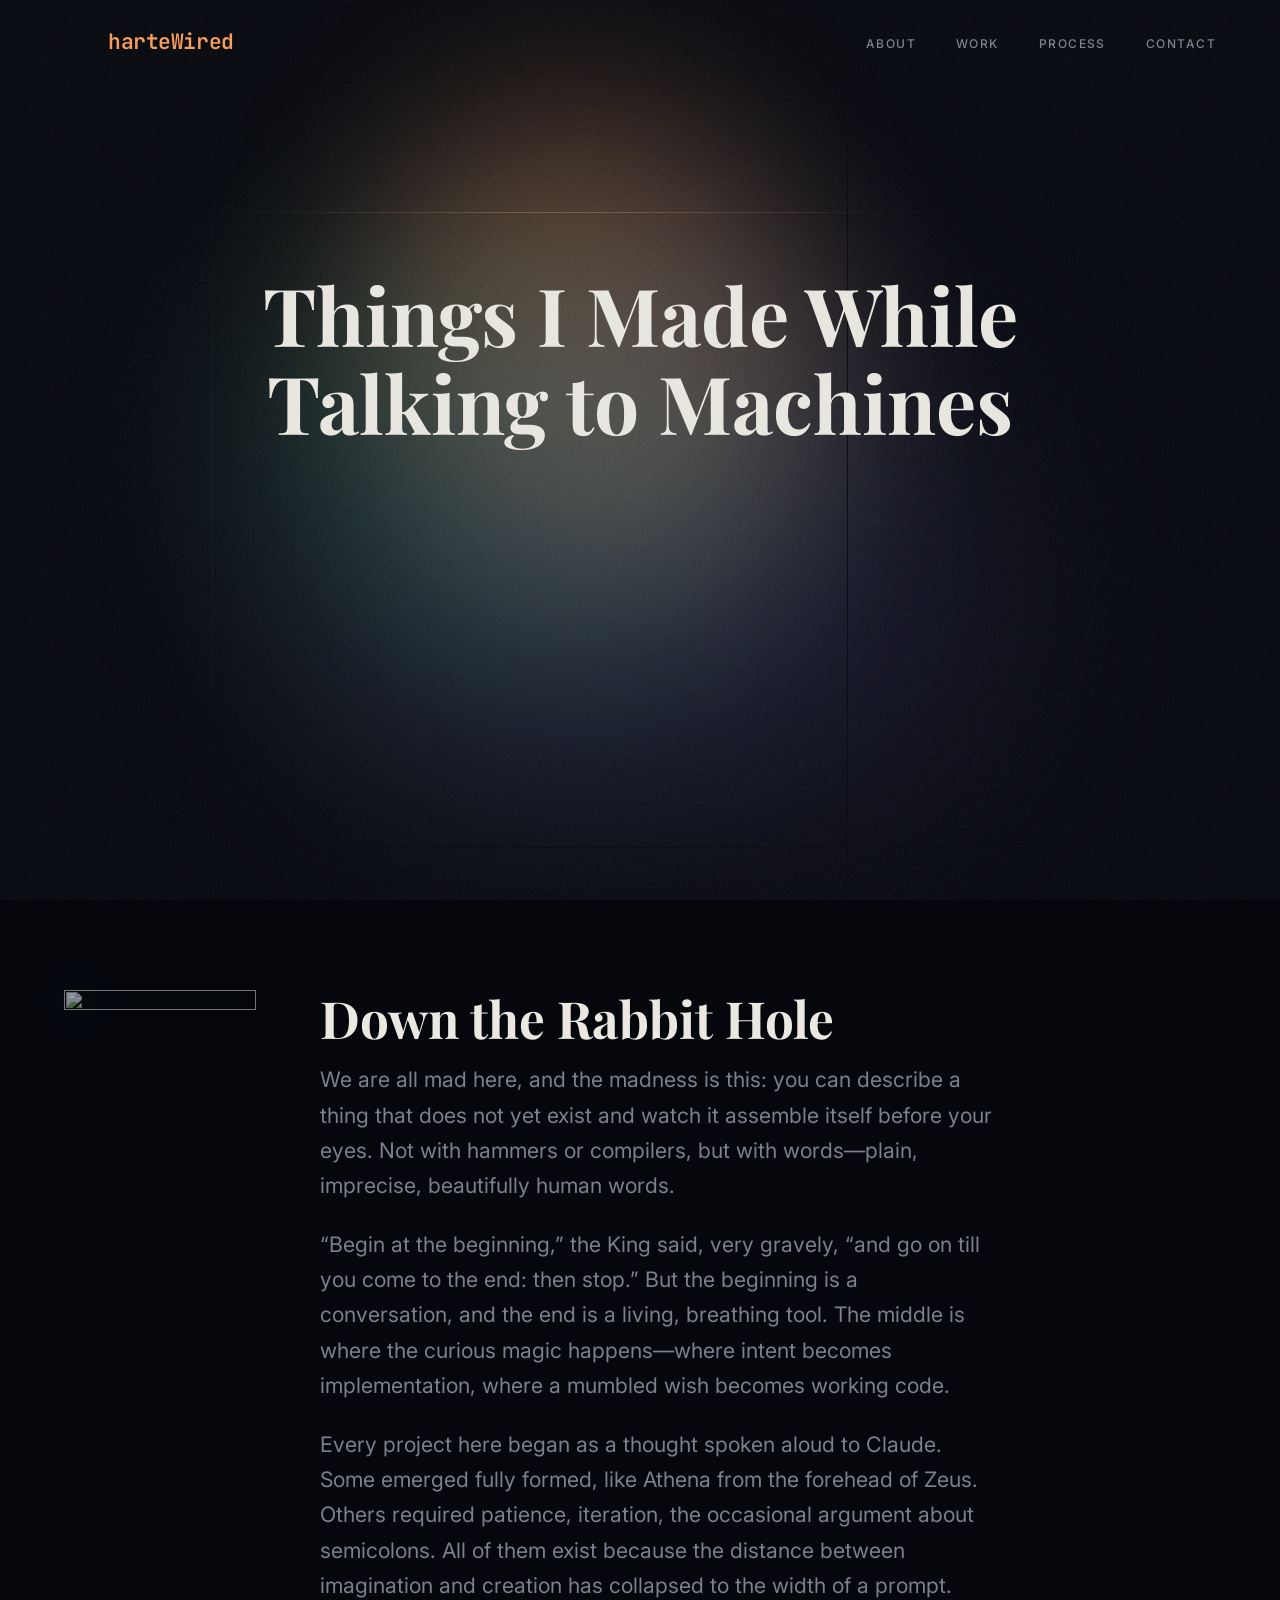
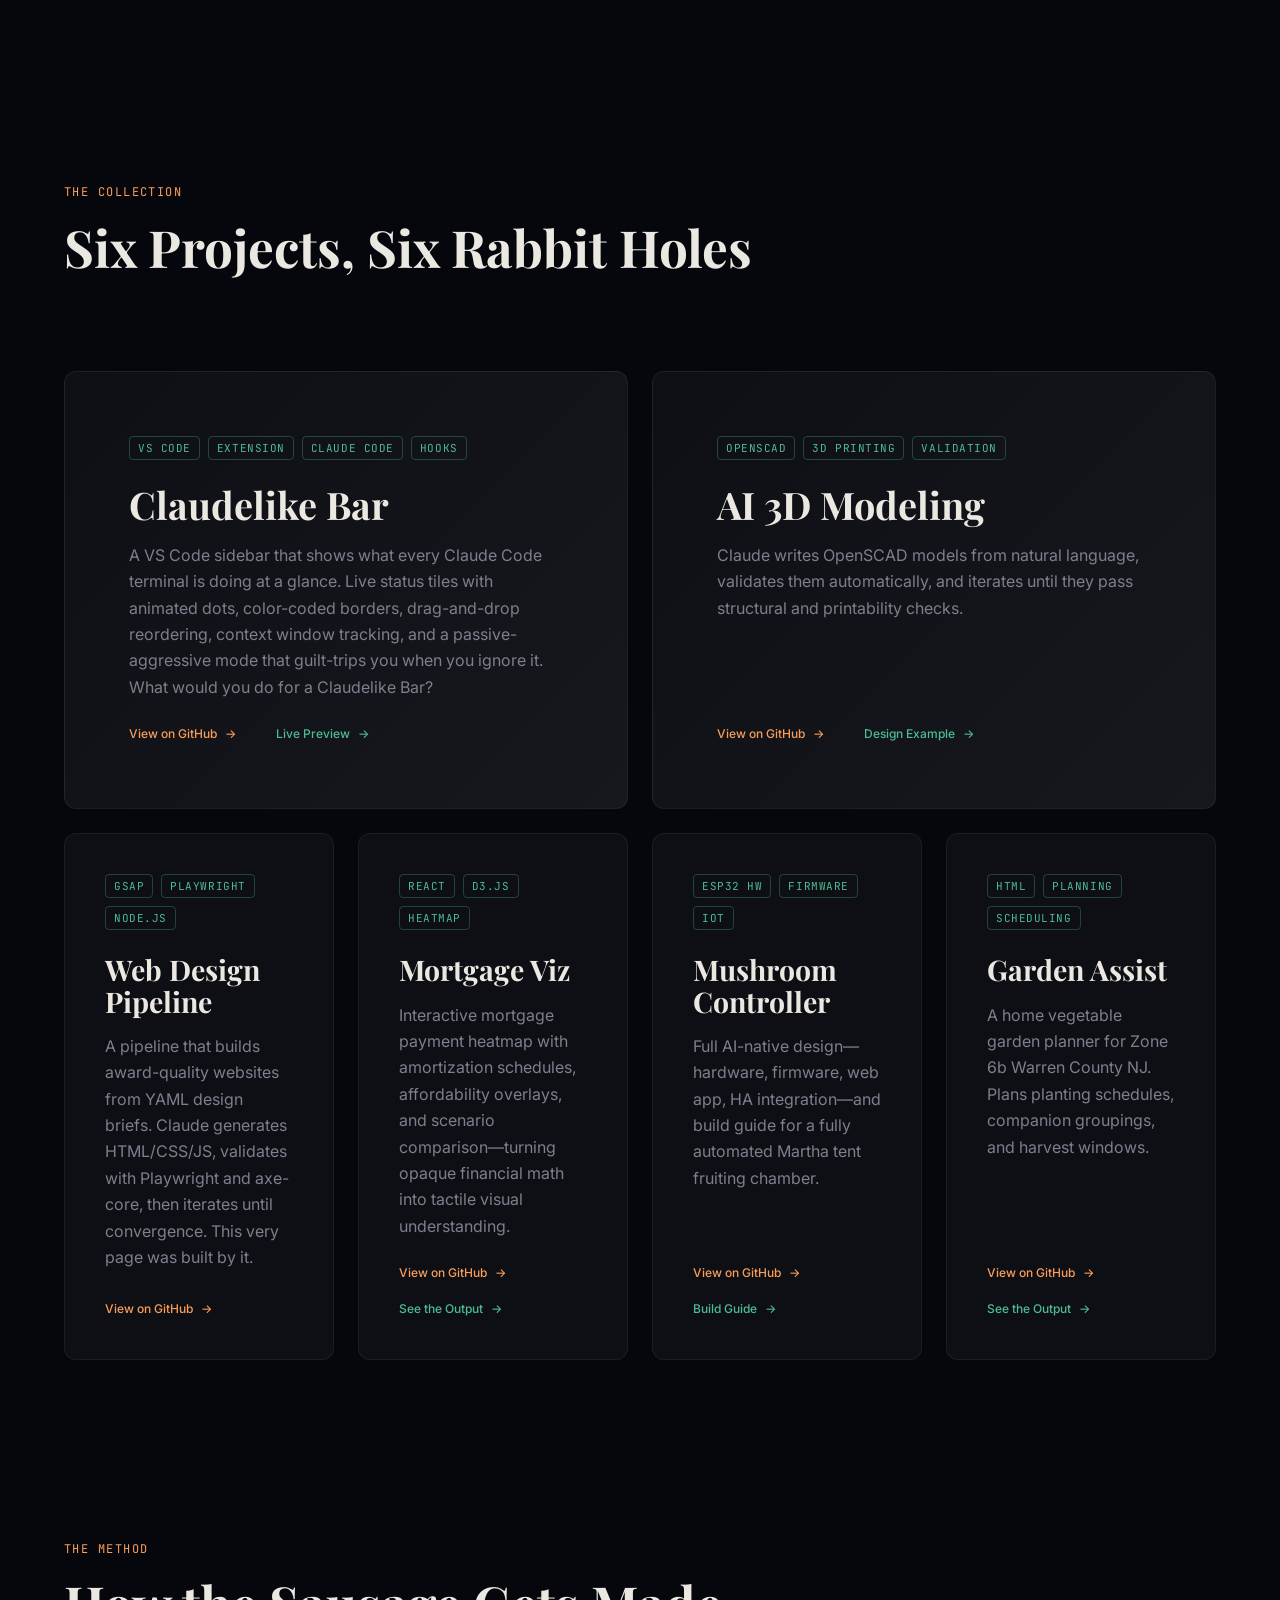
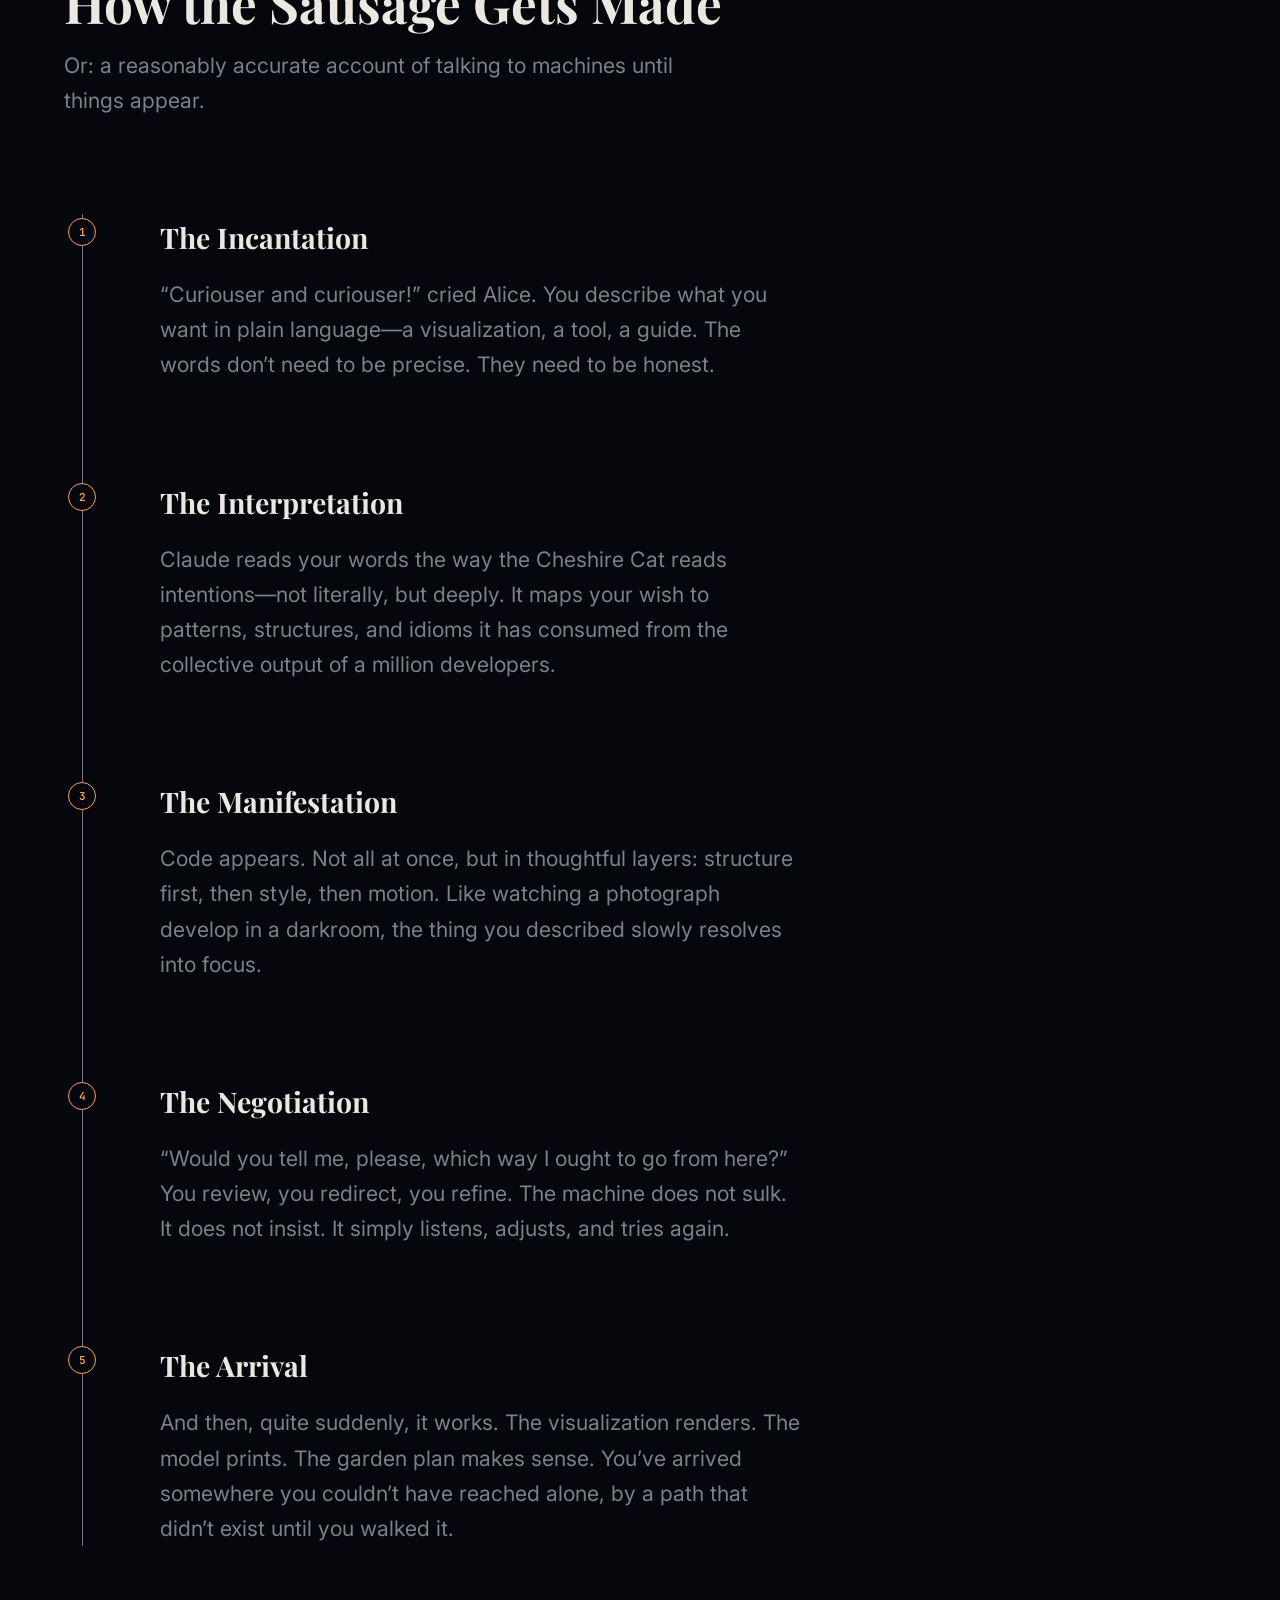
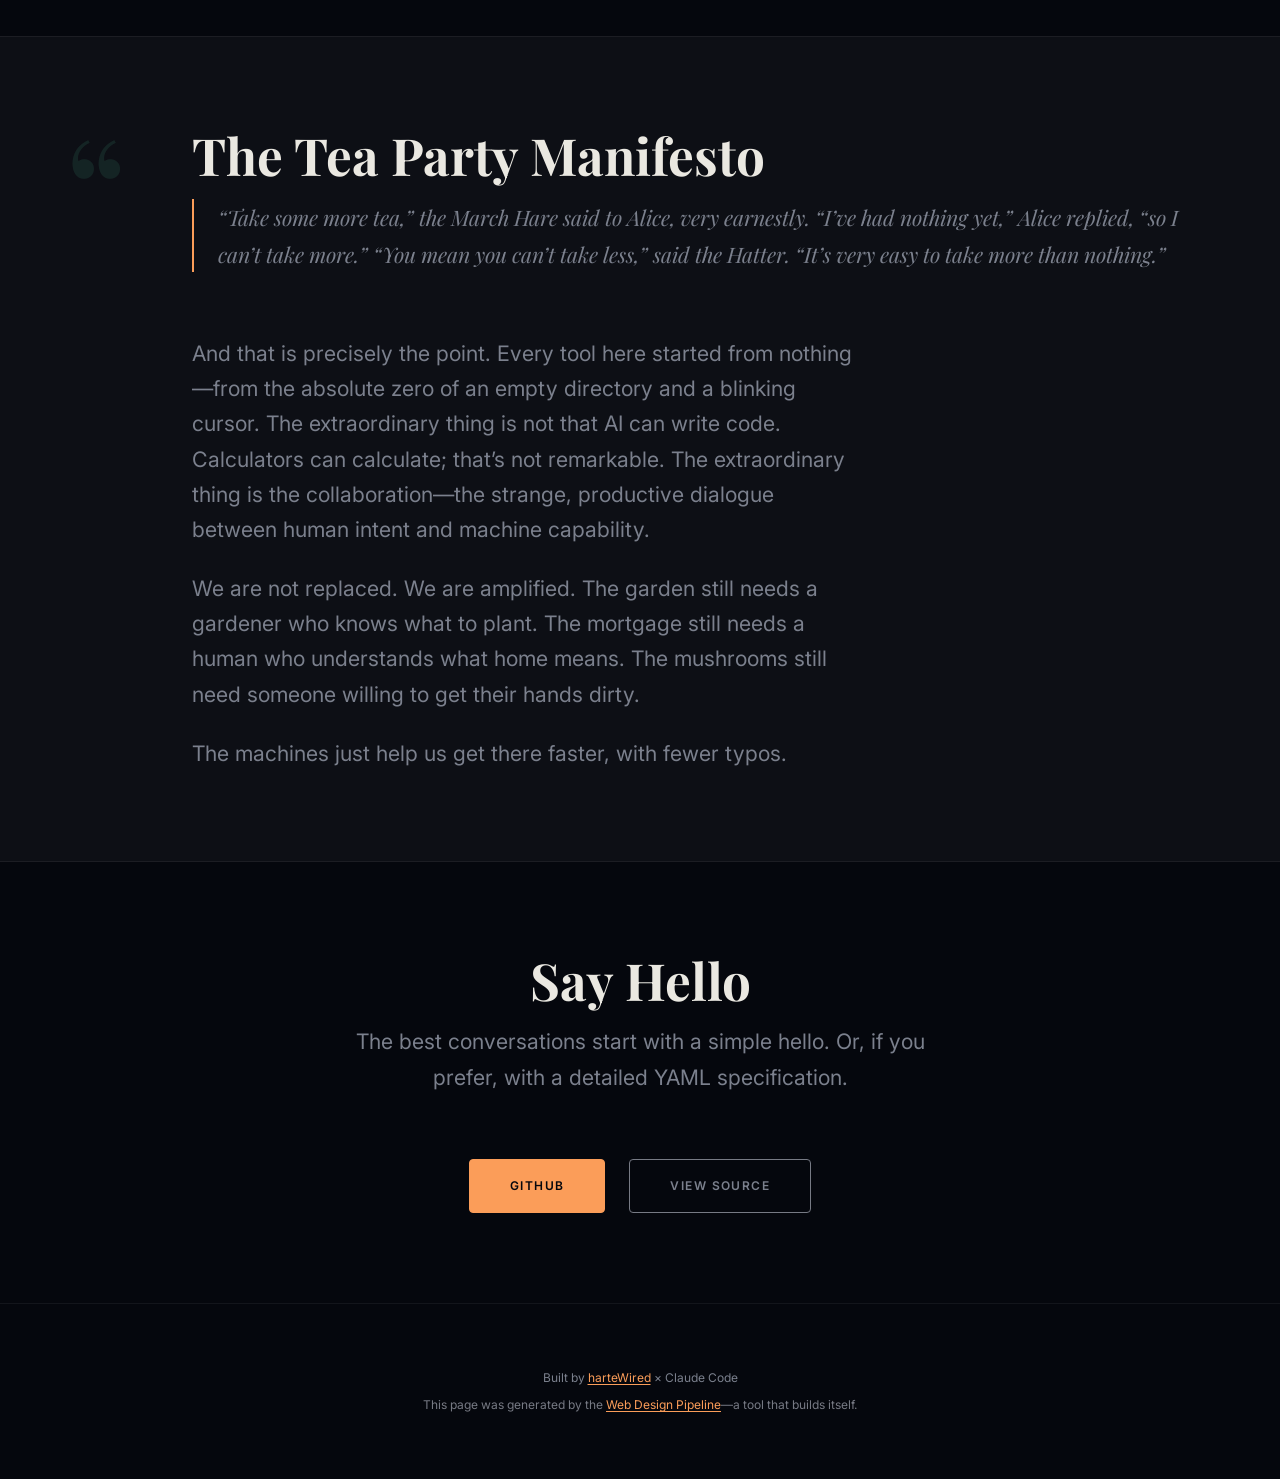
==== docs/index.html @ a55c557c "fix(lab): collapse animated SVG blobs + blend-mode grain into static layers Eliminates Firefox/Windo" ====
<!DOCTYPE html>
<html lang="en">
<head>
  <meta charset="UTF-8">
  <meta name="viewport" content="width=device-width, initial-scale=1.0">
  <title>Things I Made While Talking to Machines — Matt Harte</title>
  <meta name="description" content="A portfolio of tools, visualizations, and automations built with Claude Code by Matt Harte — mortgage visualization, garden assistant, Claudelike Bar, and more.">
  <meta name="robots" content="noindex, follow">
  <link rel="canonical" href="https://lab.mattharte.com/">

  <meta property="og:type" content="website">
  <meta property="og:url" content="https://lab.mattharte.com/">
  <meta property="og:title" content="Things I Made While Talking to Machines — Matt Harte">
  <meta property="og:description" content="A portfolio of tools, visualizations, and automations built with Claude Code by Matt Harte.">
  <meta property="og:image" content="https://lab.mattharte.com/og.png">
  <meta property="og:image:width" content="1200">
  <meta property="og:image:height" content="630">
  <meta property="og:image:alt" content="Matt Harte's Lab — Things I Made While Talking to Machines">
  <meta property="og:site_name" content="Matt Harte's Lab">

  <meta name="twitter:card" content="summary_large_image">
  <meta name="twitter:title" content="Things I Made While Talking to Machines — Matt Harte">
  <meta name="twitter:description" content="A portfolio of tools, visualizations, and automations built with Claude Code by Matt Harte.">
  <meta name="twitter:image" content="https://lab.mattharte.com/og.png">

  <script type="application/ld+json">
  {
    "@context": "https://schema.org",
    "@type": "WebSite",
    "name": "Matt Harte's Lab",
    "alternateName": "Things I Made While Talking to Machines",
    "url": "https://lab.mattharte.com/",
    "description": "A portfolio of tools, visualizations, and automations built with Claude Code by Matt Harte.",
    "author": {
      "@type": "Person",
      "name": "Matt Harte",
      "url": "https://mattharte.com/",
      "sameAs": [
        "https://www.linkedin.com/in/matt-harte/",
        "https://github.com/harteWired"
      ]
    }
  }
  </script>

  <link rel="icon" href="favicon.svg" type="image/svg+xml">

  <!-- Fonts -->
  <link rel="preconnect" href="https://fonts.googleapis.com">
  <link rel="preconnect" href="https://fonts.gstatic.com" crossorigin>
  <link href="https://fonts.googleapis.com/css2?family=Inter:wght@400;500;600&family=JetBrains+Mono:wght@400&family=Playfair+Display:ital,wght@0,700;1,700&display=swap" rel="stylesheet">

  <!-- Styles -->
  <link rel="stylesheet" href="style.css">
</head>
<body>

  <!-- Skip link -->
  <a href="#main" class="skip-link">Skip to content</a>

  <!-- Grain overlay -->
  <div class="grain" aria-hidden="true"></div>

  <!-- Cursor spotlight -->
  <div class="cursor-spotlight" aria-hidden="true"></div>

  <!-- Morphing blobs background -->
  <div id="morphing-blobs" class="morphing-blobs" aria-hidden="true"></div>

  <!-- Navigation -->
  <header class="nav">
    <nav aria-label="Main navigation">
      <a href="#" class="nav__logo" aria-label="Home">
        <img class="nav__rabbit" src="assets/whiterabbiticon2.png" alt="" width="36" height="36" aria-hidden="true">
        harteWired
      </a>
      <ul class="nav__links">
        <li><a href="#about" class="nav__link">About</a></li>
        <li><a href="#portfolio" class="nav__link">Work</a></li>
        <li><a href="#process" class="nav__link">Process</a></li>
        <li><a href="#contact" class="nav__link">Contact</a></li>
      </ul>
      <button type="button" class="nav__toggle" aria-expanded="false" aria-controls="nav-menu" aria-label="Toggle menu">
        <span class="nav__toggle-bar"></span>
        <span class="nav__toggle-bar"></span>
      </button>
    </nav>
  </header>

  <!-- Mobile menu -->
  <div class="nav-overlay" id="nav-menu" hidden>
    <ul class="nav-overlay__links">
      <li><a href="#about" class="nav-overlay__link" tabindex="-1">About</a></li>
      <li><a href="#portfolio" class="nav-overlay__link" tabindex="-1">Work</a></li>
      <li><a href="#process" class="nav-overlay__link" tabindex="-1">Process</a></li>
      <li><a href="#contact" class="nav-overlay__link" tabindex="-1">Contact</a></li>
    </ul>
  </div>

  <main id="main">

    <!-- Hero -->
    <section class="hero" aria-label="Hero">
      <!-- Hero rabbit decoration -->
      <div class="hero__decoration" aria-hidden="true">
        <svg class="hero__rings" viewBox="0 0 600 600" xmlns="http://www.w3.org/2000/svg">
          <circle cx="300" cy="300" r="34.77" fill="none" stroke="oklch(0.72 0.12 165)" stroke-width="1.5" opacity="0.12"/>
          <circle cx="300" cy="300" r="66.98" fill="none" stroke="oklch(0.78 0.14 55)" stroke-width="1.42" opacity="0.11"/>
          <circle cx="300" cy="300" r="104.82" fill="none" stroke="oklch(0.72 0.12 165)" stroke-width="1.35" opacity="0.11"/>
          <circle cx="300" cy="300" r="136.72" fill="none" stroke="oklch(0.78 0.14 55)" stroke-width="1.27" opacity="0.1"/>
          <circle cx="300" cy="300" r="165.46" fill="none" stroke="oklch(0.72 0.12 165)" stroke-width="1.2" opacity="0.09"/>
          <circle cx="300" cy="300" r="202.77" fill="none" stroke="oklch(0.78 0.14 55)" stroke-width="1.13" opacity="0.08"/>
          <circle cx="300" cy="300" r="233.95" fill="none" stroke="oklch(0.72 0.12 165)" stroke-width="1.05" opacity="0.08"/>
          <circle cx="300" cy="300" r="271.26" fill="none" stroke="oklch(0.78 0.14 55)" stroke-width="0.97" opacity="0.07"/>
        </svg>
        <img class="hero__rabbit" src="assets/whiterabbiticon2.png" alt="" width="400" height="400" loading="eager">
      </div>
      <div class="hero__content">
        <p class="hero__overline">Built with Claude Code</p>
        <h1 class="hero__headline" data-split="words">Things I Made While Talking to Machines</h1>
        <p class="hero__subhead">A portfolio of tools, visualizations, and automations&mdash;all conjured through conversation with AI.</p>
        <div class="hero__cta">
          <a href="#portfolio" class="btn btn--primary">See the Work</a>
        </div>
      </div>
      <div class="hero__scroll-indicator" aria-hidden="true">
        <span>Scroll</span>
        <div class="hero__scroll-line"></div>
      </div>
    </section>

    <!-- About -->
    <section class="section section--about" id="about" aria-labelledby="about-heading">
      <div class="section__container">
        <div class="about__layout">
          <div class="about__decorative" aria-hidden="true">
            <img class="about__rabbit" src="assets/whiterabbiticon2.png" alt="" width="200" height="200">
          </div>
          <div class="about__text">
            <h2 class="section__heading" id="about-heading">Down the Rabbit Hole</h2>
            <div class="about__body">
              <p>We are all mad here, and the madness is this: you can describe a thing that does not yet exist and watch it assemble itself before your eyes. Not with hammers or compilers, but with words&mdash;plain, imprecise, beautifully human words.</p>
              <p>&ldquo;Begin at the beginning,&rdquo; the King said, very gravely, &ldquo;and go on till you come to the end: then stop.&rdquo; But the beginning is a conversation, and the end is a living, breathing tool. The middle is where the curious magic happens&mdash;where intent becomes implementation, where a mumbled wish becomes working code.</p>
              <p>Every project here began as a thought spoken aloud to Claude. Some emerged fully formed, like Athena from the forehead of Zeus. Others required patience, iteration, the occasional argument about semicolons. All of them exist because the distance between imagination and creation has collapsed to the width of a prompt.</p>
            </div>
          </div>
        </div>
      </div>
    </section>

    <!-- Portfolio -->
    <section class="section section--portfolio" id="portfolio" aria-labelledby="portfolio-heading">
      <div class="section__container">
        <header class="section__header">
          <p class="section__overline">The Collection</p>
          <h2 class="section__heading" id="portfolio-heading">Six Projects, Six Rabbit Holes</h2>
        </header>
        <div class="bento">

          <div class="bento__row bento__row--featured">

          <!-- Row 1: two wide cards -->
          <article class="bento__card bento__card--featured">
            <div class="bento__tags">
              <span class="bento__tag">VS Code</span>
              <span class="bento__tag">Extension</span>
              <span class="bento__tag">Claude Code</span>
              <span class="bento__tag">Hooks</span>
            </div>
            <h3 class="bento__title">Claudelike Bar</h3>
            <p class="bento__text">A VS Code sidebar that shows what every Claude Code terminal is doing at a glance. Live status tiles with animated dots, color-coded borders, drag-and-drop reordering, context window tracking, and a passive-aggressive mode that guilt-trips you when you ignore it. What would you do for a Claudelike Bar?</p>
            <div class="bento__links">
              <a href="https://github.com/harteWired/claudelike-bar" class="bento__link" target="_blank" rel="noopener noreferrer">
                View on GitHub <span aria-hidden="true">&rarr;</span>
              </a>
              <a href="https://lab.mattharte.com/claudelike-bar/" class="bento__link bento__link--secondary" target="_blank" rel="noopener noreferrer">
                Live Preview <span aria-hidden="true">&rarr;</span>
              </a>
            </div>
          </article>

          <article class="bento__card bento__card--featured">
            <div class="bento__tags">
              <span class="bento__tag">OpenSCAD</span>
              <span class="bento__tag">3D Printing</span>
              <span class="bento__tag">Validation</span>
            </div>
            <h3 class="bento__title">AI 3D Modeling</h3>
            <p class="bento__text">Claude writes OpenSCAD models from natural language, validates them automatically, and iterates until they pass structural and printability checks.</p>
            <div class="bento__links">
              <a href="https://github.com/harteWired/ai-3d-modeling" class="bento__link" target="_blank" rel="noopener noreferrer">
                View on GitHub <span aria-hidden="true">&rarr;</span>
              </a>
              <a href="https://github.com/harteWired/ai-3d-modeling/blob/main/docs/humidity-output-v2.md" class="bento__link bento__link--secondary" target="_blank" rel="noopener noreferrer">
                Design Example <span aria-hidden="true">&rarr;</span>
              </a>
            </div>
          </article>

          </div>
          <div class="bento__row">

          <!-- Row 2: four regular cards -->
          <article class="bento__card">
            <div class="bento__tags">
              <span class="bento__tag">GSAP</span>
              <span class="bento__tag">Playwright</span>
              <span class="bento__tag">Node.js</span>
            </div>
            <h3 class="bento__title">Web Design Pipeline</h3>
            <p class="bento__text">A pipeline that builds award-quality websites from YAML design briefs. Claude generates HTML/CSS/JS, validates with Playwright and axe-core, then iterates until convergence. This very page was built by it.</p>
            <a href="https://github.com/harteWired/web-design-pipeline" class="bento__link" target="_blank" rel="noopener noreferrer">
              View on GitHub <span aria-hidden="true">&rarr;</span>
            </a>
          </article>

          <article class="bento__card">
            <div class="bento__tags">
              <span class="bento__tag">React</span>
              <span class="bento__tag">D3.js</span>
              <span class="bento__tag">Heatmap</span>
            </div>
            <h3 class="bento__title">Mortgage Viz</h3>
            <p class="bento__text">Interactive mortgage payment heatmap with amortization schedules, affordability overlays, and scenario comparison&mdash;turning opaque financial math into tactile visual understanding.</p>
            <div class="bento__links">
              <a href="https://github.com/harteWired/mortgage-viz" class="bento__link" target="_blank" rel="noopener noreferrer">
                View on GitHub <span aria-hidden="true">&rarr;</span>
              </a>
              <a href="https://hartewired.github.io/mortgage-viz/" class="bento__link bento__link--secondary" target="_blank" rel="noopener noreferrer">
                See the Output <span aria-hidden="true">&rarr;</span>
              </a>
            </div>
          </article>

          <article class="bento__card">
            <div class="bento__tags">
              <span class="bento__tag">ESP32 HW</span>
              <span class="bento__tag">Firmware</span>
              <span class="bento__tag">IoT</span>
            </div>
            <h3 class="bento__title">Mushroom Controller</h3>
            <p class="bento__text">Full AI-native design&mdash;hardware, firmware, web app, HA integration&mdash;and build guide for a fully automated Martha tent fruiting chamber.</p>
            <div class="bento__links">
              <a href="https://github.com/harteWired/automated-martha-tek" class="bento__link" target="_blank" rel="noopener noreferrer">
                View on GitHub <span aria-hidden="true">&rarr;</span>
              </a>
              <a href="https://github.com/harteWired/automated-martha-tek/blob/main/controller-build/hardware/diy-controller-build-guide.md" class="bento__link bento__link--secondary" target="_blank" rel="noopener noreferrer">
                Build Guide <span aria-hidden="true">&rarr;</span>
              </a>
            </div>
          </article>

          <article class="bento__card">
            <div class="bento__tags">
              <span class="bento__tag">HTML</span>
              <span class="bento__tag">Planning</span>
              <span class="bento__tag">Scheduling</span>
            </div>
            <h3 class="bento__title">Garden Assist</h3>
            <p class="bento__text">A home vegetable garden planner for Zone 6b Warren County NJ. Plans planting schedules, companion groupings, and harvest windows.</p>
            <div class="bento__links">
              <a href="https://github.com/harteWired/garden-assist" class="bento__link" target="_blank" rel="noopener noreferrer">
                View on GitHub <span aria-hidden="true">&rarr;</span>
              </a>
              <a href="https://hartewired.github.io/garden-assist/app/garden-hq.html" class="bento__link bento__link--secondary" target="_blank" rel="noopener noreferrer">
                See the Output <span aria-hidden="true">&rarr;</span>
              </a>
            </div>
          </article>

          </div>
        </div>
      </div>
    </section>

    <!-- Process -->
    <section class="section section--process" id="process" aria-labelledby="process-heading">
      <div class="section__container">
        <header class="section__header">
          <p class="section__overline">The Method</p>
          <h2 class="section__heading" id="process-heading">How the Sausage Gets Made</h2>
          <p class="section__description">Or: a reasonably accurate account of talking to machines until things appear.</p>
        </header>
        <div class="timeline">

          <div class="timeline__item">
            <div class="timeline__marker" aria-hidden="true"><span>1</span></div>
            <div class="timeline__content">
              <h3 class="timeline__title">The Incantation</h3>
              <p class="timeline__text">&ldquo;Curiouser and curiouser!&rdquo; cried Alice. You describe what you want in plain language&mdash;a visualization, a tool, a guide. The words don&rsquo;t need to be precise. They need to be honest.</p>
            </div>
          </div>

          <div class="timeline__item">
            <div class="timeline__marker" aria-hidden="true"><span>2</span></div>
            <div class="timeline__content">
              <h3 class="timeline__title">The Interpretation</h3>
              <p class="timeline__text">Claude reads your words the way the Cheshire Cat reads intentions&mdash;not literally, but deeply. It maps your wish to patterns, structures, and idioms it has consumed from the collective output of a million developers.</p>
            </div>
          </div>

          <div class="timeline__item">
            <div class="timeline__marker" aria-hidden="true"><span>3</span></div>
            <div class="timeline__content">
              <h3 class="timeline__title">The Manifestation</h3>
              <p class="timeline__text">Code appears. Not all at once, but in thoughtful layers: structure first, then style, then motion. Like watching a photograph develop in a darkroom, the thing you described slowly resolves into focus.</p>
            </div>
          </div>

          <div class="timeline__item">
            <div class="timeline__marker" aria-hidden="true"><span>4</span></div>
            <div class="timeline__content">
              <h3 class="timeline__title">The Negotiation</h3>
              <p class="timeline__text">&ldquo;Would you tell me, please, which way I ought to go from here?&rdquo; You review, you redirect, you refine. The machine does not sulk. It does not insist. It simply listens, adjusts, and tries again.</p>
            </div>
          </div>

          <div class="timeline__item">
            <div class="timeline__marker" aria-hidden="true"><span>5</span></div>
            <div class="timeline__content">
              <h3 class="timeline__title">The Arrival</h3>
              <p class="timeline__text">And then, quite suddenly, it works. The visualization renders. The model prints. The garden plan makes sense. You&rsquo;ve arrived somewhere you couldn&rsquo;t have reached alone, by a path that didn&rsquo;t exist until you walked it.</p>
            </div>
          </div>

        </div>
      </div>
    </section>

    <!-- Philosophy -->
    <section class="section section--philosophy" id="philosophy" aria-labelledby="philosophy-heading">
      <div class="section__container">
        <div class="philosophy__layout">
          <div class="philosophy__quote" aria-hidden="true">
            <span class="philosophy__mark">&ldquo;</span>
          </div>
          <div class="philosophy__text">
            <h2 class="section__heading" id="philosophy-heading">The Tea Party Manifesto</h2>
            <blockquote class="philosophy__blockquote">
              <p>&ldquo;Take some more tea,&rdquo; the March Hare said to Alice, very earnestly. &ldquo;I&rsquo;ve had nothing yet,&rdquo; Alice replied, &ldquo;so I can&rsquo;t take more.&rdquo; &ldquo;You mean you can&rsquo;t take <em>less</em>,&rdquo; said the Hatter. &ldquo;It&rsquo;s very easy to take more than nothing.&rdquo;</p>
            </blockquote>
            <div class="philosophy__body">
              <p>And that is precisely the point. Every tool here started from nothing&mdash;from the absolute zero of an empty directory and a blinking cursor. The extraordinary thing is not that AI can write code. Calculators can calculate; that&rsquo;s not remarkable. The extraordinary thing is the collaboration&mdash;the strange, productive dialogue between human intent and machine capability.</p>
              <p>We are not replaced. We are amplified. The garden still needs a gardener who knows what to plant. The mortgage still needs a human who understands what home means. The mushrooms still need someone willing to get their hands dirty.</p>
              <p>The machines just help us get there faster, with fewer typos.</p>
            </div>
          </div>
        </div>
      </div>
    </section>

    <!-- Contact -->
    <section class="section section--contact" id="contact" aria-labelledby="contact-heading">
      <div class="section__container">
        <div class="contact__layout">
          <h2 class="section__heading" id="contact-heading">Say Hello</h2>
          <p class="contact__text">The best conversations start with a simple hello. Or, if you prefer, with a detailed YAML specification.</p>
          <div class="contact__links">
            <a href="https://github.com/harteWired" class="btn btn--primary" target="_blank" rel="noopener noreferrer">GitHub</a>
            <a href="https://github.com/harteWired/web-design-pipeline" class="btn btn--ghost" target="_blank" rel="noopener noreferrer">View Source</a>
          </div>
        </div>
      </div>
    </section>

  </main>

  <!-- Footer -->
  <footer class="footer">
    <div class="footer__container">
      <p class="footer__text">Built by <a href="https://github.com/harteWired" target="_blank" rel="noopener noreferrer">harteWired</a> &times; Claude Code</p>
      <p class="footer__meta">This page was generated by the <a href="https://github.com/harteWired/web-design-pipeline" target="_blank" rel="noopener noreferrer">Web Design Pipeline</a>&mdash;a tool that builds itself.</p>
    </div>
  </footer>

  <!-- SVG grain filter -->
  <svg class="sr-only" aria-hidden="true">
    <filter id="grain-filter">
      <feTurbulence type="fractalNoise" baseFrequency="0.65" numOctaves="3" stitchTiles="stitch" />
      <feColorMatrix type="saturate" values="0" />
    </filter>
  </svg>

  <!-- Scripts -->
  <script src="https://cdn.jsdelivr.net/npm/lenis@1/dist/lenis.min.js"></script>
  <script src="https://cdn.jsdelivr.net/npm/gsap@3/dist/gsap.min.js"></script>
  <script src="https://cdn.jsdelivr.net/npm/gsap@3/dist/ScrollTrigger.min.js"></script>
  <script src="https://cdn.jsdelivr.net/npm/gsap@3/dist/SplitText.min.js"></script>
  <script src="script.js"></script>

</body>
</html>
---- docs/style.css ----
/* ============================================================
   DESIGN TOKENS
   ============================================================ */
:root {
  /* Colors */
  --color-bg-base: oklch(0.13 0.015 270);
  --color-bg-surface: oklch(0.17 0.012 270);
  --color-bg-elevated: oklch(0.21 0.01 270);
  --color-fg-base: oklch(0.93 0.01 90);
  --color-fg-muted: oklch(0.60 0.02 270);
  --color-fg-subtle: oklch(0.58 0.015 270);
  --color-accent-primary: oklch(0.78 0.14 55);
  --color-accent-secondary: oklch(0.72 0.12 165);
  --color-accent-glow: oklch(0.78 0.14 55 / 0.15);

  /* Typography */
  --font-heading: 'Playfair Display', Georgia, serif;
  --font-body: 'Inter', system-ui, sans-serif;
  --font-mono: 'JetBrains Mono', monospace;
  --font-weight-heading: 700;
  --font-weight-body: 400;
  --font-weight-medium: 500;
  --font-weight-semibold: 600;

  /* Type scale — perfect fourth (1.333) */
  --text-sm: 0.75rem;
  --text-base: 1rem;
  --text-1: 1.333rem;
  --text-2: 1.777rem;
  --text-3: 2.369rem;
  --text-4: 3.157rem;
  --text-5: 4.209rem;
  --text-6: 5.61rem;
  --font-size-hero: clamp(2.5rem, 5vw + 1rem, var(--text-6));
  --line-height-body: 1.65;
  --line-height-heading: 1.1;
  --letter-spacing-overline: 0.12em;

  /* Spacing */
  --space-xs: 0.25rem;
  --space-sm: 0.5rem;
  --space-md: 1rem;
  --space-lg: 1.5rem;
  --space-xl: 2.5rem;
  --space-2xl: 4rem;
  --space-3xl: 6rem;
  --space-section: clamp(4rem, 10vh, 8rem);

  /* Layout */
  --grid-max-width: 1280px;
  --grid-margin: clamp(1.5rem, 5vw, 4rem);
  --grid-gap: 1.5rem;

  /* Motion */
  --ease-dramatic: cubic-bezier(0.16, 1, 0.3, 1);
  --ease-entrance: cubic-bezier(0.25, 0.46, 0.45, 0.94);
  --ease-standard: cubic-bezier(0.4, 0, 0.2, 1);
  --duration-micro: 200ms;
  --duration-hover: 280ms;
  --duration-entrance: 700ms;
  --duration-hero: 1200ms;
  --stagger-delay: 70ms;

  /* Shadows */
  --shadow-sm: 0 1px 3px oklch(0 0 0 / 0.3);
  --shadow-md: 0 8px 24px oklch(0 0 0 / 0.4);
  --shadow-lg: 0 16px 48px oklch(0 0 0 / 0.5);

  /* Borders */
  --radius-sm: 0.25rem;
  --radius-md: 0.5rem;
  --radius-lg: 0.75rem;
  --border-subtle: 1px solid oklch(1 0 0 / 0.06);

  /* Z-index */
  --z-bg-effect: -1;
  --z-base: 1;
  --z-nav: 100;
  --z-overlay: 500;

  /* Background effects */
  --bg-effect-opacity: 0.35;
  --cursor-spotlight-size: 600px;
}

/* ============================================================
   RESET & BASE
   ============================================================ */
*,
*::before,
*::after {
  box-sizing: border-box;
  margin: 0;
  padding: 0;
}

html {
  scroll-behavior: auto; /* Lenis handles smooth scroll */
  -webkit-font-smoothing: antialiased;
  -moz-osx-font-smoothing: grayscale;
}

body {
  font-family: var(--font-body);
  font-weight: var(--font-weight-body);
  font-size: var(--text-base);
  line-height: var(--line-height-body);
  color: var(--color-fg-base);
  background-color: var(--color-bg-base);
  overflow-x: hidden;
}

img, svg, video {
  display: block;
  max-width: 100%;
}

a {
  color: inherit;
  text-decoration: none;
}

ul, ol {
  list-style: none;
}

/* Screen reader only */
.sr-only {
  position: absolute;
  width: 1px;
  height: 1px;
  padding: 0;
  margin: -1px;
  overflow: hidden;
  clip: rect(0, 0, 0, 0);
  white-space: nowrap;
  border: 0;
}

/* ============================================================
   SKIP LINK
   ============================================================ */
.skip-link {
  position: fixed;
  top: var(--space-md);
  left: var(--space-md);
  z-index: calc(var(--z-overlay) + 100);
  padding: var(--space-sm) var(--space-md);
  background: var(--color-accent-primary);
  color: var(--color-bg-base);
  font-family: var(--font-body);
  font-weight: var(--font-weight-semibold);
  font-size: var(--text-sm);
  border-radius: var(--radius-sm);
  transform: translateY(-200%);
  transition: transform var(--duration-micro) var(--ease-standard);
}

.skip-link:focus {
  transform: translateY(0);
}

/* ============================================================
   GRAIN OVERLAY
   ============================================================ */
.grain {
  /* No mix-blend-mode: Firefox/Windows composites blend modes on the CPU,
     producing visible flicker under any moving overlay above. Lower opacity
     gives a similar feel without the recompositing cost. */
  position: fixed;
  inset: 0;
  z-index: 9999;
  pointer-events: none;
  opacity: 0.08;
  background-image: url("data:image/svg+xml,%3Csvg viewBox='0 0 256 256' xmlns='http://www.w3.org/2000/svg'%3E%3Cfilter id='n'%3E%3CfeTurbulence type='fractalNoise' baseFrequency='0.65' numOctaves='3' stitchTiles='stitch'/%3E%3C/filter%3E%3Crect width='100%25' height='100%25' filter='url(%23n)'/%3E%3C/svg%3E");
  background-repeat: repeat;
  background-size: 256px 256px;
}

/* ============================================================
   CURSOR SPOTLIGHT
   ============================================================ */
.cursor-spotlight {
  position: fixed;
  top: 0;
  left: 0;
  width: var(--cursor-spotlight-size);
  height: var(--cursor-spotlight-size);
  border-radius: 50%;
  background: radial-gradient(circle, var(--color-accent-glow) 0%, transparent 70%);
  pointer-events: none;
  z-index: var(--z-bg-effect);
  opacity: 0;
  transform: translate(-50%, -50%);
  transition: opacity var(--duration-entrance) var(--ease-standard);
}

body:hover .cursor-spotlight {
  opacity: 1;
}

/* ============================================================
   NAVIGATION
   ============================================================ */
.nav {
  position: fixed;
  top: 0;
  left: 0;
  right: 0;
  z-index: var(--z-nav);
  padding: var(--space-lg) var(--grid-margin);
  transition:
    background-color var(--duration-hover) var(--ease-standard),
    padding var(--duration-hover) var(--ease-standard),
    backdrop-filter var(--duration-hover) var(--ease-standard);
}

.nav--scrolled {
  /* Solid bg instead of `backdrop-filter: blur` — Firefox WebRender flickers
     when backdrop-filter is on a position:fixed element and content moves
     beneath it (Bugzilla 1718471). Opaque-ish color reads identically. */
  padding-block: var(--space-md);
  background-color: oklch(0.13 0.015 270 / 0.95);
  border-bottom: var(--border-subtle);
}

.nav nav {
  display: flex;
  align-items: center;
  justify-content: space-between;
  max-width: var(--grid-max-width);
  margin-inline: auto;
}

.nav__logo {
  display: flex;
  align-items: center;
  gap: var(--space-sm);
  font-family: var(--font-mono);
  font-size: var(--text-1);
  font-weight: var(--font-weight-semibold);
  color: var(--color-accent-primary);
  letter-spacing: -0.02em;
}

.nav__rabbit {
  width: 36px;
  height: 36px;
  object-fit: contain;
  opacity: 0;
  transform: translateY(20px);
  filter: drop-shadow(0 0 8px oklch(0.72 0.12 165 / 0.4));
  pointer-events: none;
}

.nav__links {
  display: flex;
  gap: var(--space-xl);
}

.nav__link {
  font-size: var(--text-sm);
  font-weight: var(--font-weight-medium);
  color: var(--color-fg-muted);
  text-transform: uppercase;
  letter-spacing: var(--letter-spacing-overline);
  transition: color var(--duration-micro) var(--ease-standard);
  position: relative;
}

.nav__link::after {
  content: '';
  position: absolute;
  bottom: -4px;
  left: 0;
  width: 0;
  height: 1px;
  background: var(--color-accent-primary);
  transition: width var(--duration-hover) var(--ease-dramatic);
}

.nav__link:hover,
.nav__link:focus-visible {
  color: var(--color-fg-base);
}

.nav__link:hover::after,
.nav__link:focus-visible::after {
  width: 100%;
}

/* Mobile toggle */
.nav__toggle {
  display: none;
  flex-direction: column;
  gap: 6px;
  padding: var(--space-sm);
  background: none;
  border: none;
  cursor: pointer;
}

.nav__toggle-bar {
  display: block;
  width: 24px;
  height: 2px;
  background: var(--color-fg-base);
  transition: transform var(--duration-hover) var(--ease-dramatic);
}

.nav__toggle[aria-expanded="true"] .nav__toggle-bar:first-child {
  transform: translateY(4px) rotate(45deg);
}

.nav__toggle[aria-expanded="true"] .nav__toggle-bar:last-child {
  transform: translateY(-4px) rotate(-45deg);
}

/* Mobile overlay */
.nav-overlay {
  position: fixed;
  inset: 0;
  z-index: calc(var(--z-nav) - 1);
  display: flex;
  align-items: center;
  justify-content: center;
  background: oklch(0.13 0.015 270 / 0.98);
  opacity: 0;
  pointer-events: none;
  transition: opacity var(--duration-entrance) var(--ease-standard);
}

.nav-overlay--open {
  opacity: 1;
  pointer-events: auto;
}

.nav-overlay__links {
  display: flex;
  flex-direction: column;
  align-items: center;
  gap: var(--space-xl);
}

.nav-overlay__link {
  font-family: var(--font-heading);
  font-size: var(--text-3);
  font-weight: var(--font-weight-heading);
  color: var(--color-fg-base);
  transition: color var(--duration-micro) var(--ease-standard);
}

.nav-overlay__link:hover,
.nav-overlay__link:focus-visible {
  color: var(--color-accent-primary);
}

@media (max-width: 768px) {
  .nav__links {
    display: none;
  }
  .nav__toggle {
    display: flex;
  }
}

/* ============================================================
   BUTTONS
   ============================================================ */
.btn {
  display: inline-flex;
  align-items: center;
  gap: var(--space-sm);
  padding: var(--space-md) var(--space-xl);
  font-family: var(--font-body);
  font-size: var(--text-sm);
  font-weight: var(--font-weight-semibold);
  text-transform: uppercase;
  letter-spacing: var(--letter-spacing-overline);
  border-radius: var(--radius-sm);
  border: 1px solid transparent;
  cursor: pointer;
  transition:
    transform var(--duration-hover) var(--ease-dramatic),
    box-shadow var(--duration-hover) var(--ease-dramatic),
    background-color var(--duration-hover) var(--ease-standard),
    color var(--duration-hover) var(--ease-standard),
    border-color var(--duration-hover) var(--ease-standard);
}

.btn--primary {
  background: var(--color-accent-primary);
  color: var(--color-bg-base);
  border-color: var(--color-accent-primary);
}

.btn--primary:hover,
.btn--primary:focus-visible {
  transform: translateY(-2px);
  box-shadow: 0 4px 20px var(--color-accent-glow);
}

.btn--ghost {
  background: transparent;
  color: var(--color-fg-muted);
  border-color: var(--color-fg-subtle);
}

.btn--ghost:hover,
.btn--ghost:focus-visible {
  color: var(--color-fg-base);
  border-color: var(--color-fg-muted);
  transform: translateY(-2px);
}

.btn:active {
  transform: translateY(0);
}

.btn:focus-visible {
  outline: 2px solid var(--color-accent-primary);
  outline-offset: 2px;
}

/* ============================================================
   HERO
   ============================================================ */
.hero {
  position: relative;
  display: grid;
  place-items: center;
  min-height: 100svh;
  padding: var(--space-3xl) var(--grid-margin);
  text-align: center;
  overflow: hidden;
}

.hero__content {
  max-width: 52rem;
}

.hero__overline {
  font-family: var(--font-mono);
  font-size: var(--text-sm);
  font-weight: var(--font-weight-body);
  color: var(--color-accent-primary);
  text-transform: uppercase;
  letter-spacing: var(--letter-spacing-overline);
  margin-bottom: var(--space-lg);
  opacity: 0;
}

.hero__headline {
  font-family: var(--font-heading);
  font-size: var(--font-size-hero);
  font-weight: var(--font-weight-heading);
  line-height: var(--line-height-heading);
  color: var(--color-fg-base);
  margin-bottom: var(--space-xl);
}

.hero__subhead {
  font-size: var(--text-1);
  color: var(--color-fg-muted);
  max-width: 36rem;
  margin-inline: auto;
  margin-bottom: var(--space-2xl);
  opacity: 0;
}

.hero__cta {
  opacity: 0;
}

.hero__scroll-indicator {
  position: absolute;
  bottom: var(--space-xl);
  left: 50%;
  transform: translateX(-50%);
  display: flex;
  flex-direction: column;
  align-items: center;
  gap: var(--space-sm);
  opacity: 0;
}

.hero__scroll-indicator span {
  font-family: var(--font-mono);
  font-size: 0.625rem;
  color: var(--color-fg-subtle);
  text-transform: uppercase;
  letter-spacing: var(--letter-spacing-overline);
}

.hero__scroll-line {
  width: 1px;
  height: 48px;
  background: var(--color-fg-subtle);
  transform-origin: top;
  animation: scroll-pulse 2s var(--ease-entrance) infinite;
}

@keyframes scroll-pulse {
  0% { transform: scaleY(0); opacity: 0; }
  40% { transform: scaleY(1); opacity: 1; }
  100% { transform: scaleY(1); opacity: 0; }
}

/* ============================================================
   SECTIONS — SHARED
   ============================================================ */
.section {
  padding: var(--space-section) var(--grid-margin);
}

.section__container {
  max-width: var(--grid-max-width);
  margin-inline: auto;
}

.section__header {
  margin-bottom: var(--space-3xl);
}

.section__overline {
  font-family: var(--font-mono);
  font-size: var(--text-sm);
  color: var(--color-accent-primary);
  text-transform: uppercase;
  letter-spacing: var(--letter-spacing-overline);
  margin-bottom: var(--space-md);
}

.section__heading {
  font-family: var(--font-heading);
  font-size: clamp(var(--text-3), 4vw, var(--text-5));
  font-weight: var(--font-weight-heading);
  line-height: var(--line-height-heading);
  color: var(--color-fg-base);
  margin-bottom: var(--space-md);
}

.section__description {
  font-size: var(--text-1);
  color: var(--color-fg-muted);
  max-width: 40rem;
}

/* ============================================================
   ABOUT SECTION
   ============================================================ */
.about__layout {
  display: grid;
  grid-template-columns: auto 1fr;
  gap: var(--space-2xl);
  align-items: start;
}

.about__decorative {
  position: sticky;
  top: calc(var(--space-section) + 80px);
}

.about__glyph {
  font-family: var(--font-heading);
  font-size: clamp(6rem, 12vw, 14rem);
  line-height: 0.8;
  color: var(--color-accent-primary);
  opacity: 0.15;
  user-select: none;
}

.about__body p {
  font-size: var(--text-1);
  color: var(--color-fg-muted);
  margin-bottom: var(--space-lg);
  max-width: 42rem;
}

.about__body p:last-child {
  margin-bottom: 0;
}

@media (max-width: 768px) {
  .about__layout {
    grid-template-columns: 1fr;
  }
  .about__decorative {
    position: relative;
    top: auto;
  }
  .about__glyph {
    font-size: 6rem;
  }
}

/* ============================================================
   BENTO PORTFOLIO GRID
   ============================================================ */
.bento {
  display: flex;
  flex-direction: column;
  gap: var(--grid-gap);
}

.bento__row {
  display: grid;
  grid-template-columns: repeat(4, 1fr);
  gap: var(--grid-gap);
}

.bento__card {
  position: relative;
  display: flex;
  flex-direction: column;
  padding: var(--space-xl);
  background: var(--color-bg-surface);
  border: var(--border-subtle);
  border-radius: var(--radius-lg);
  transition:
    transform var(--duration-hover) var(--ease-dramatic),
    box-shadow var(--duration-hover) var(--ease-dramatic),
    border-color var(--duration-hover) var(--ease-standard);
  overflow: hidden;
}

.bento__row--featured {
  grid-template-columns: repeat(2, 1fr);
}

.bento__card--featured {
  padding: var(--space-2xl);
  background:
    linear-gradient(135deg, var(--color-bg-surface) 0%, var(--color-bg-elevated) 100%);
}

@media (hover: hover) {
  .bento__card:hover {
    transform: translateY(-4px);
    box-shadow: var(--shadow-md);
    border-color: oklch(1 0 0 / 0.12);
  }
}

.bento__card:focus-within {
  outline: 2px solid var(--color-accent-primary);
  outline-offset: 2px;
}

.bento__tags {
  display: flex;
  flex-wrap: wrap;
  gap: var(--space-sm);
  margin-bottom: var(--space-lg);
}

.bento__tag {
  font-family: var(--font-mono);
  font-size: 0.6875rem;
  color: var(--color-accent-secondary);
  padding: 2px var(--space-sm);
  border: 1px solid oklch(0.72 0.12 165 / 0.3);
  border-radius: var(--radius-sm);
  text-transform: uppercase;
  letter-spacing: 0.05em;
}

.bento__title {
  font-family: var(--font-heading);
  font-size: var(--text-2);
  font-weight: var(--font-weight-heading);
  line-height: var(--line-height-heading);
  color: var(--color-fg-base);
  margin-bottom: var(--space-md);
}

.bento__row:not(.bento__row--featured) .bento__tags {
  min-height: 3.5rem;
  align-content: start;
}

.bento__card--featured .bento__title {
  font-size: var(--text-3);
}

.bento__text {
  font-size: var(--text-base);
  color: var(--color-fg-muted);
  line-height: var(--line-height-body);
  flex: 1;
  margin-bottom: var(--space-lg);
}

.bento__links {
  display: flex;
  flex-wrap: wrap;
  gap: var(--space-md) var(--space-xl);
}

.bento__link {
  display: inline-flex;
  align-items: center;
  gap: var(--space-sm);
  font-size: var(--text-sm);
  font-weight: var(--font-weight-medium);
  color: var(--color-accent-primary);
  transition: gap var(--duration-hover) var(--ease-dramatic);
}

.bento__link--secondary {
  color: var(--color-accent-secondary);
}

.bento__link:hover,
.bento__link:focus-visible {
  gap: var(--space-md);
}

@media (max-width: 1024px) {
  .bento__row {
    grid-template-columns: repeat(2, 1fr);
  }
}

@media (max-width: 640px) {
  .bento__row,
  .bento__row--featured {
    grid-template-columns: 1fr;
  }
  .bento__row:not(.bento__row--featured) .bento__tags {
    min-height: 0;
  }
}

/* ============================================================
   TIMELINE — PROCESS
   ============================================================ */
.timeline {
  position: relative;
  padding-left: var(--space-3xl);
}

.timeline::before {
  content: '';
  position: absolute;
  left: 18px;
  top: 0;
  bottom: 0;
  width: 1px;
  background: var(--color-fg-subtle);
}

.timeline__item {
  position: relative;
  padding-bottom: var(--space-3xl);
}

.timeline__item:last-child {
  padding-bottom: 0;
}

.timeline__marker {
  position: absolute;
  left: calc(-1 * var(--space-3xl) + 4px);
  top: 4px;
  width: 28px;
  height: 28px;
  display: grid;
  place-items: center;
  border-radius: 50%;
  background: var(--color-bg-base);
  border: 1px solid var(--color-accent-primary);
  z-index: var(--z-base);
}

.timeline__marker span {
  font-family: var(--font-mono);
  font-size: 0.6875rem;
  color: var(--color-accent-primary);
  font-weight: var(--font-weight-semibold);
}

.timeline__title {
  font-family: var(--font-heading);
  font-size: var(--text-2);
  font-weight: var(--font-weight-heading);
  color: var(--color-fg-base);
  margin-bottom: var(--space-md);
}

.timeline__text {
  font-size: var(--text-1);
  color: var(--color-fg-muted);
  max-width: 40rem;
  line-height: var(--line-height-body);
}

@media (max-width: 640px) {
  .timeline {
    padding-left: var(--space-2xl);
  }
  .timeline__marker {
    left: calc(-1 * var(--space-2xl) + 4px);
    width: 24px;
    height: 24px;
  }
  .timeline::before {
    left: 15px;
  }
}

/* ============================================================
   PHILOSOPHY SECTION
   ============================================================ */
.section--philosophy {
  background: var(--color-bg-surface);
  border-top: var(--border-subtle);
  border-bottom: var(--border-subtle);
}

.philosophy__layout {
  display: grid;
  grid-template-columns: auto 1fr;
  gap: var(--space-2xl);
  align-items: start;
}

.philosophy__mark {
  font-family: var(--font-heading);
  font-size: clamp(6rem, 12vw, 14rem);
  line-height: 0.8;
  color: var(--color-accent-secondary);
  opacity: 0.12;
  user-select: none;
}

.philosophy__blockquote {
  margin-bottom: var(--space-2xl);
  padding-left: var(--space-lg);
  border-left: 2px solid var(--color-accent-primary);
}

.philosophy__blockquote p {
  font-family: var(--font-heading);
  font-size: var(--text-1);
  font-style: italic;
  color: var(--color-fg-muted);
  line-height: 1.7;
}

.philosophy__body p {
  font-size: var(--text-1);
  color: var(--color-fg-muted);
  margin-bottom: var(--space-lg);
  max-width: 42rem;
}

.philosophy__body p:last-child {
  margin-bottom: 0;
}

@media (max-width: 768px) {
  .philosophy__layout {
    grid-template-columns: 1fr;
  }
}

/* ============================================================
   CONTACT SECTION
   ============================================================ */
.contact__layout {
  text-align: center;
  max-width: 36rem;
  margin-inline: auto;
}

.contact__text {
  font-size: var(--text-1);
  color: var(--color-fg-muted);
  margin-bottom: var(--space-2xl);
}

.contact__links {
  display: flex;
  justify-content: center;
  gap: var(--space-lg);
  flex-wrap: wrap;
}

/* ============================================================
   FOOTER
   ============================================================ */
.footer {
  padding: var(--space-2xl) var(--grid-margin);
  border-top: var(--border-subtle);
}

.footer__container {
  max-width: var(--grid-max-width);
  margin-inline: auto;
  text-align: center;
}

.footer__text {
  font-size: var(--text-sm);
  color: var(--color-fg-muted);
  margin-bottom: var(--space-sm);
}

.footer__text a,
.footer__meta a {
  color: var(--color-accent-primary);
  text-decoration: underline;
  text-underline-offset: 2px;
  transition: opacity var(--duration-micro) var(--ease-standard);
}

.footer__text a:hover,
.footer__meta a:hover {
  opacity: 0.7;
}

.footer__meta {
  font-size: var(--text-sm);
  color: var(--color-fg-subtle);
}

/* ============================================================
   MORPHING BLOBS BACKGROUND
   ============================================================
   Replaced the SVG composition with a single pre-rasterized PNG
   background-image. Same color wash, but it's a static cached GPU
   layer rather than three filter:blur'd animated SVG paths. The
   filter:blur on per-frame-morphing paths was forcing Firefox/
   WebRender to re-rasterize blur tiles every frame, producing
   visible flicker around adjacent card edges as the cursor moved
   or as reveal-on-scroll cards animated. */
.morphing-blobs {
  position: fixed;
  inset: 0;
  z-index: -1;
  pointer-events: none;
  background-image: url('assets/blobs-bg.png');
  background-size: cover;
  background-position: center;
  background-repeat: no-repeat;
}

/* ============================================================
   HERO DECORATION — Rabbit + Concentric Rings
   ============================================================ */
.hero__decoration {
  position: absolute;
  right: clamp(2rem, 8vw, 10rem);
  top: 50%;
  transform: translateY(-50%);
  width: clamp(200px, 25vw, 400px);
  height: clamp(200px, 25vw, 400px);
  pointer-events: none;
  z-index: 0;
}

.hero__rings {
  position: absolute;
  inset: -40%;
  width: 180%;
  height: 180%;
  opacity: 0.6;
  animation: rings-rotate 60s linear infinite;
}

@keyframes rings-rotate {
  from { transform: rotate(0deg); }
  to { transform: rotate(360deg); }
}

.hero__rabbit {
  position: relative;
  width: 100%;
  height: 100%;
  object-fit: contain;
  opacity: 0;
  filter: drop-shadow(0 0 30px oklch(0.72 0.12 165 / 0.3));
  z-index: 1;
}

.hero__content {
  z-index: 2;
  position: relative;
}

@media (max-width: 1024px) {
  .hero__decoration {
    position: absolute;
    right: auto;
    left: 50%;
    top: 50%;
    transform: translate(-50%, -50%);
    opacity: 0.2;
    width: 60vw;
    height: 60vw;
    max-width: 400px;
    max-height: 400px;
  }
}

/* ============================================================
   ABOUT SECTION — Rabbit Icon
   ============================================================ */
.about__rabbit {
  width: clamp(120px, 15vw, 200px);
  height: auto;
  opacity: 0.6;
  filter:
    drop-shadow(0 0 20px oklch(0.72 0.12 165 / 0.25))
    grayscale(0.2);
  transition: opacity var(--duration-hover) var(--ease-standard),
              filter var(--duration-hover) var(--ease-standard);
}

.about__decorative:hover .about__rabbit {
  opacity: 0.85;
  filter:
    drop-shadow(0 0 30px oklch(0.72 0.12 165 / 0.4))
    grayscale(0);
}

/* ============================================================
   SCROLL REVEAL (JS adds .is-revealed)
   ============================================================ */
/* Scroll reveal — initial state set by GSAP (not CSS) for a11y:
   Elements remain visible for axe-core and when JS is disabled.
   GSAP sets opacity:0/y:30 then animates to visible on scroll. */

/* ============================================================
   REDUCED MOTION
   ============================================================ */
@media (prefers-reduced-motion: reduce) {
  *,
  *::before,
  *::after {
    animation-duration: 0.01ms !important;
    animation-iteration-count: 1 !important;
    transition-duration: 0.01ms !important;
    scroll-behavior: auto !important;
  }

  .hero__overline,
  .hero__subhead,
  .hero__cta,
  .hero__scroll-indicator {
    opacity: 1;
  }

  .reveal {
    opacity: 1;
    transform: none;
  }

  .cursor-spotlight {
    display: none;
  }

  .grain {
    animation: none;
  }

  .morphing-blobs__blob {
    animation: none !important;
  }

  .hero__rings {
    animation: none !important;
  }

  .hero__rabbit {
    opacity: 0.7;
  }

  .nav__rabbit {
    opacity: 0;
  }
}
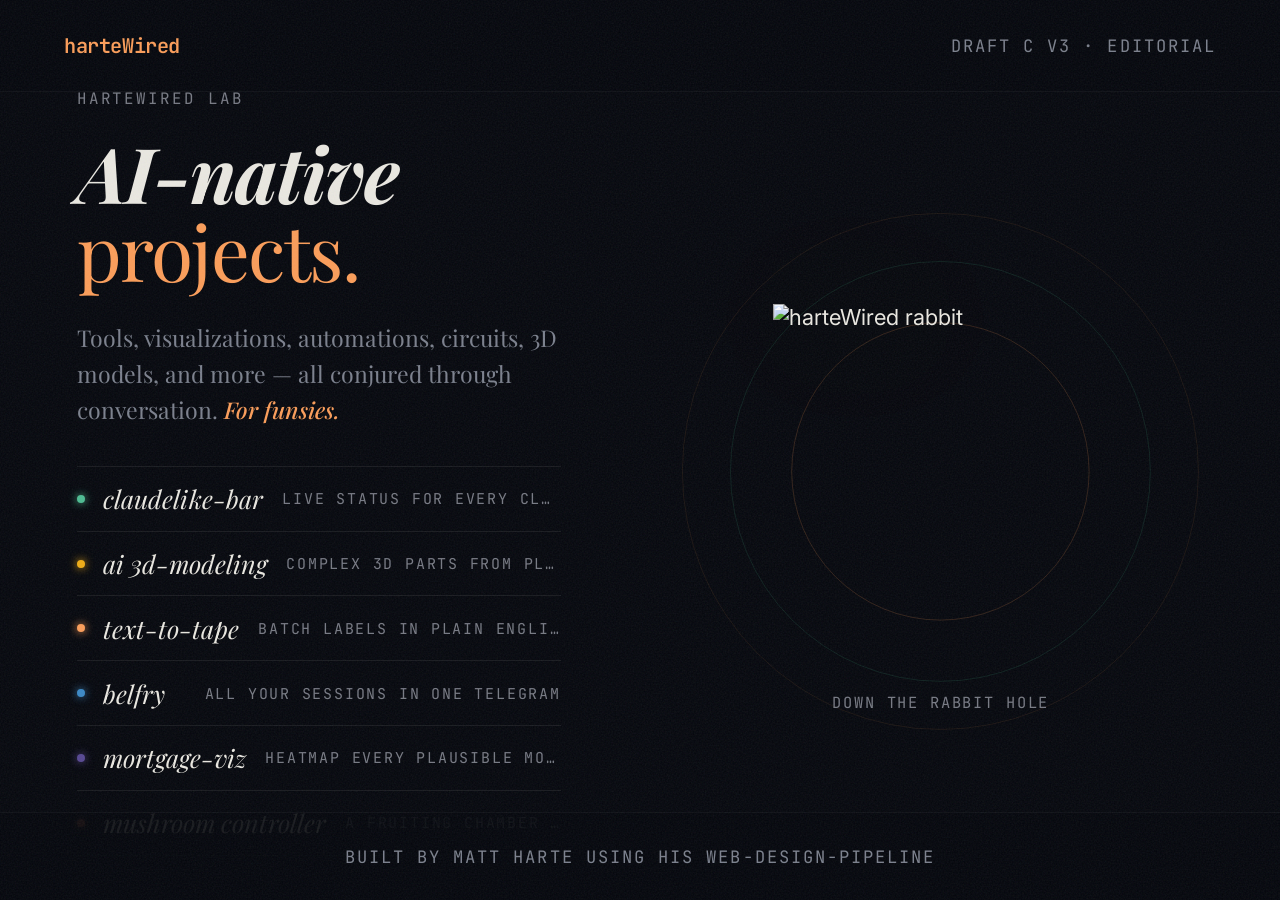
==== commit a416f5be: "lab: ship redesign at lab.mattharte.com/, old page → /follow/ - Old bento-style landing (index.html " ====
--- a/docs/index.html
+++ b/docs/index.html
@@ -3,390 +3,898 @@
 <head>
   <meta charset="UTF-8">
   <meta name="viewport" content="width=device-width, initial-scale=1.0">
-  <title>Things I Made While Talking to Machines — Matt Harte</title>
-  <meta name="description" content="A portfolio of tools, visualizations, and automations built with Claude Code by Matt Harte — mortgage visualization, garden assistant, Claudelike Bar, and more.">
-  <meta name="robots" content="noindex, follow">
-  <link rel="canonical" href="https://lab.mattharte.com/">
-
-  <meta property="og:type" content="website">
-  <meta property="og:url" content="https://lab.mattharte.com/">
-  <meta property="og:title" content="Things I Made While Talking to Machines — Matt Harte">
-  <meta property="og:description" content="A portfolio of tools, visualizations, and automations built with Claude Code by Matt Harte.">
-  <meta property="og:image" content="https://lab.mattharte.com/og.png">
-  <meta property="og:image:width" content="1200">
-  <meta property="og:image:height" content="630">
-  <meta property="og:image:alt" content="Matt Harte's Lab — Things I Made While Talking to Machines">
-  <meta property="og:site_name" content="Matt Harte's Lab">
-
-  <meta name="twitter:card" content="summary_large_image">
-  <meta name="twitter:title" content="Things I Made While Talking to Machines — Matt Harte">
-  <meta name="twitter:description" content="A portfolio of tools, visualizations, and automations built with Claude Code by Matt Harte.">
-  <meta name="twitter:image" content="https://lab.mattharte.com/og.png">
-
-  <script type="application/ld+json">
-  {
-    "@context": "https://schema.org",
-    "@type": "WebSite",
-    "name": "Matt Harte's Lab",
-    "alternateName": "Things I Made While Talking to Machines",
-    "url": "https://lab.mattharte.com/",
-    "description": "A portfolio of tools, visualizations, and automations built with Claude Code by Matt Harte.",
-    "author": {
-      "@type": "Person",
-      "name": "Matt Harte",
-      "url": "https://mattharte.com/",
-      "sameAs": [
-        "https://www.linkedin.com/in/matt-harte/",
-        "https://github.com/harteWired"
-      ]
-    }
-  }
-  </script>
-
-  <link rel="icon" href="favicon.svg" type="image/svg+xml">
-
-  <!-- Fonts -->
+  <title>Draft C v3 — Editorial · harteWired Lab</title>
+  <link rel="icon" type="image/svg+xml" href="/favicon.svg">
   <link rel="preconnect" href="https://fonts.googleapis.com">
   <link rel="preconnect" href="https://fonts.gstatic.com" crossorigin>
-  <link href="https://fonts.googleapis.com/css2?family=Inter:wght@400;500;600&family=JetBrains+Mono:wght@400&family=Playfair+Display:ital,wght@0,700;1,700&display=swap" rel="stylesheet">
-
-  <!-- Styles -->
-  <link rel="stylesheet" href="style.css">
+  <link href="https://fonts.googleapis.com/css2?family=Inter:wght@400;500;600&family=JetBrains+Mono:wght@400;500&family=Playfair+Display:ital,wght@0,400;0,700;1,400;1,700&display=swap" rel="stylesheet">
+
+  <style>
+    :root {
+      --color-ink: oklch(0.13 0.015 270);
+      --color-cream: oklch(0.93 0.01 90);
+      --color-ember: oklch(0.78 0.14 55);
+      --color-sage: oklch(0.72 0.12 165);
+      --color-iris: oklch(0.45 0.12 290);
+      --color-clay: oklch(0.59 0.13 35);
+      --color-fern:    oklch(0.55 0.13 140);
+      --color-sky:     oklch(0.61 0.12 245);
+      --color-saffron: oklch(0.79 0.16 80);
+      --color-mist: oklch(0.60 0.02 270);
+      --color-bg-base: var(--color-ink);
+      --color-fg-base: var(--color-cream);
+      --color-fg-muted: var(--color-mist);
+      --color-fg-subtle: oklch(0.58 0.015 270);
+      --color-accent-primary: var(--color-ember);
+      --color-accent-glow: oklch(0.78 0.14 55 / 0.15);
+      --font-heading: 'Playfair Display', Georgia, serif;
+      --font-body: 'Inter', system-ui, sans-serif;
+      --font-mono: 'JetBrains Mono', monospace;
+      --letter-spacing-overline: 0.12em;
+      --cursor-spotlight-size: 600px;
+
+      /* set by JS when a tile is active so the card + lines share the tile's color */
+      --active-accent: var(--color-ember);
+    }
+    *, *::before, *::after { box-sizing: border-box; margin: 0; padding: 0; }
+    /* Bump root font-size so the page reads at ~1.4× the default zoom, like
+       the user already sets in their browser. Everything sized in rem scales. */
+    html { -webkit-font-smoothing: antialiased; overflow-x: clip; font-size: 22px; }
+    @media (max-width: 900px) { html { font-size: 18px; } }
+    body { font-family: var(--font-body); color: var(--color-fg-base); background: var(--color-bg-base); height: 100svh; overflow: hidden; }
+    img { display: block; max-width: 100%; }
+    a { color: inherit; text-decoration: none; }
+
+    .grain { position: fixed; inset: 0; z-index: 9999; pointer-events: none; opacity: 0.08; background-image: url("data:image/svg+xml,%3Csvg viewBox='0 0 256 256' xmlns='http://www.w3.org/2000/svg'%3E%3Cfilter id='n'%3E%3CfeTurbulence type='fractalNoise' baseFrequency='0.65' numOctaves='3' stitchTiles='stitch'/%3E%3C/filter%3E%3Crect width='100%25' height='100%25' filter='url(%23n)'/%3E%3C/svg%3E"); background-repeat: repeat; background-size: 256px 256px; }
+    .cursor-spotlight { position: fixed; top: 0; left: 0; width: var(--cursor-spotlight-size); height: var(--cursor-spotlight-size); border-radius: 50%; background: radial-gradient(circle, var(--color-accent-glow) 0%, transparent 70%); pointer-events: none; z-index: -1; opacity: 0; transform: translate(-50%, -50%); transition: opacity 700ms; }
+    body:hover .cursor-spotlight { opacity: 1; }
+    .blobs { position: fixed; inset: 0; z-index: -1; pointer-events: none; background-image: url('/assets/blobs-bg.png'); background-size: cover; background-position: center; background-repeat: no-repeat; }
+
+    .topbar, .footbar { position: fixed; left: 0; right: 0; padding: clamp(1rem, 2.5vw, 1.75rem) clamp(1.5rem, 5vw, 4rem); display: flex; align-items: center; z-index: 10; font-family: var(--font-mono); font-size: 0.78rem; color: var(--color-fg-muted); letter-spacing: var(--letter-spacing-overline); text-transform: uppercase; }
+    /* Solid backdrop on the bars so scrolled content never reads through them. */
+    .topbar { top: 0; justify-content: space-between; background-color: oklch(0.13 0.015 270 / 0.92); border-bottom: 1px solid oklch(1 0 0 / 0.04); }
+    .footbar { bottom: 0; justify-content: center; background-color: oklch(0.13 0.015 270 / 0.92); border-top: 1px solid oklch(1 0 0 / 0.04); }
+    .topbar a, .footbar a { transition: color 200ms; }
+    .topbar a:hover, .footbar a:hover { color: var(--color-accent-primary); }
+    .wordmark { color: var(--color-accent-primary); font-weight: 600; letter-spacing: -0.02em; text-transform: none; font-size: 0.92rem; }
+
+    .stage { height: 100svh; display: grid; grid-template-columns: minmax(0, 1fr) minmax(0, 1fr); align-items: center; padding: clamp(4rem, 6vh, 6rem) clamp(2rem, 6vw, 6rem); gap: clamp(2rem, 6vw, 6rem); position: relative; }
+    .col-left { max-width: 22rem; position: relative; z-index: 4; }
+    .col-right { display: grid; place-items: center; position: relative; aspect-ratio: 1; max-height: 70svh; justify-self: center; width: 100%; transition: opacity 280ms; }
+    .stage[data-active] .col-right { opacity: 0.35; }
+
+    .lockup { font-family: var(--font-heading); }
+    .lockup__overline { font-family: var(--font-mono); font-size: 0.72rem; color: var(--color-fg-subtle); letter-spacing: var(--letter-spacing-overline); text-transform: uppercase; margin-bottom: 1.25rem; }
+    .lockup__line1 { font-weight: 700; font-style: italic; font-size: clamp(2.4rem, 6vw, 4.5rem); line-height: 0.92; color: var(--color-fg-base); letter-spacing: -0.02em; }
+    .lockup__line2 { font-weight: 400; font-style: normal; font-size: clamp(2.4rem, 6vw, 4.5rem); line-height: 0.92; color: var(--color-accent-primary); letter-spacing: -0.02em; }
+    .lockup__sub { font-size: 1.05rem; line-height: 1.55; color: var(--color-fg-muted); margin-top: 1.25rem; max-width: 28rem; }
+    .lockup__sub em { font-style: italic; color: var(--color-accent-primary); font-weight: 500; }
+
+    .tiles { margin-top: clamp(1.75rem, 4vh, 2.75rem); display: flex; flex-direction: column; list-style: none; padding: 0; margin-left: 0; }
+    .tile-item { list-style: none; }
+    .tile { display: flex; align-items: center; gap: 0.85rem; padding: 0.7rem 0; border-top: 1px solid oklch(1 0 0 / 0.08); cursor: pointer; position: relative; min-width: 0; }
+    .tile-item:last-child .tile { border-bottom: 1px solid oklch(1 0 0 / 0.08); }
+    /* No padding-left shift on hover — the dot must stay put so the lightning
+       origin (measured at page load) lines up with the dot's actual centre. */
+    /* Colored accent dot — the lightning's visible source point. */
+    .tile__dot { width: 8px; height: 8px; border-radius: 50%; background: var(--accent, var(--color-accent-primary)); box-shadow: 0 0 8px var(--accent, var(--color-accent-primary)); transition: transform 240ms cubic-bezier(0.16, 1, 0.3, 1), box-shadow 240ms; flex-shrink: 0; }
+    .tile.is-active .tile__dot, .tile:hover .tile__dot { transform: scale(1.4); box-shadow: 0 0 14px var(--accent, var(--color-accent-primary)); }
+    .tile__name { font-family: var(--font-heading); font-style: italic; font-size: 1.15rem; color: var(--color-fg-base); transition: color 240ms; white-space: nowrap; flex-shrink: 0; }
+    .tile:hover .tile__name, .tile.is-active .tile__name { color: var(--accent, var(--color-accent-primary)); }
+    .tile__tag { font-family: var(--font-mono); font-size: 0.68rem; color: var(--color-fg-subtle); letter-spacing: var(--letter-spacing-overline); text-transform: uppercase; transition: color 240ms; margin-left: auto; text-align: right; min-width: 0; overflow: hidden; text-overflow: ellipsis; white-space: nowrap; }
+    .tile:hover .tile__tag, .tile.is-active .tile__tag { color: var(--color-fg-muted); }
+    /* Mobile-only inline detail expansion (populated by JS on tap) */
+    .tile-detail { display: none; }
+
+    /* Routing SVG covers the entire stage. JS computes a per-tile path that
+       branches from the dot rightward into the description card. Multiple
+       paths per tile let us cascade the draw timing. */
+    .routing { position: absolute; inset: 0; pointer-events: none; z-index: 2; overflow: visible; }
+    .routing path { fill: none; stroke: var(--accent, var(--color-accent-primary)); stroke-width: 1; stroke-linecap: square; stroke-linejoin: miter; opacity: 0; }
+    /* The main path — underline, winning lightning trunk, box outline — all
+       share one intentional line weight that draws smoothly from origin to
+       destination. Failed forks are hair-thin background noise. */
+    .routing path[data-active] { opacity: 0.92; filter: drop-shadow(0 0 4px var(--accent)); }
+    /* Main path: underline + trunk — slimmer line weight (1.3) so the box
+       outline reads as the dominant frame. */
+    .routing path.persistent[data-active],
+    .routing path.main-seg[data-active] {
+      opacity: 1;
+      stroke-width: 1.3;
+      filter: drop-shadow(0 0 3px var(--accent)) drop-shadow(0 0 10px oklch(from var(--accent) l c h / 0.5));
+    }
+    /* Box outline carries a heavier base weight to read as the destination
+       frame around the tile. */
+    .routing path.box-outline[data-active] {
+      stroke-width: 1.9;
+      filter: drop-shadow(0 0 4px var(--accent)) drop-shadow(0 0 14px oklch(from var(--accent) l c h / 0.55));
+    }
+    /* Pulsed wave: each main-path element thickens right after it draws. */
+    .routing path.persistent.pulsed[data-active],
+    .routing path.main-seg.pulsed[data-active] {
+      stroke-width: 2.2;
+      filter: drop-shadow(0 0 6px var(--accent)) drop-shadow(0 0 16px oklch(from var(--accent) l c h / 0.7));
+    }
+    .routing path.box-outline.pulsed[data-active] {
+      stroke-width: 2.8;
+      filter: drop-shadow(0 0 7px var(--accent)) drop-shadow(0 0 18px oklch(from var(--accent) l c h / 0.7));
+    }
+    /* Failed forks: thin, dim, background — they show the chaos without
+       competing with the main line. */
+    .routing path.leader[data-active] {
+      opacity: 0.34;
+      stroke-width: 0.55;
+      filter: drop-shadow(0 0 1.5px var(--accent));
+    }
+
+    /* Description card — no popup chrome. CENTERED at standard desktop
+       widths. At narrower desktop widths the lockup column is close enough
+       to clip the card, so we right-anchor instead (overlap the rabbit
+       rather than crash the text). The SVG paths draw the visible boundary;
+       a subtle bg fades in inside that boundary AFTER the lines have
+       completed; text fades in last. */
+    .description-card { position: absolute; left: 50%; top: 50%; transform: translate(-50%, -50%); width: clamp(260px, 26vw, 360px); padding: 1.3rem 1.5rem; pointer-events: none; z-index: 3; }
+    /* Below 1500px the centred card would clip the lockup, so kick over to
+       right-anchored (overlap the rabbit instead). At narrow square / 8:9
+       viewports this is what saves the readability. */
+    @media (max-width: 1499px) {
+      .description-card { left: auto; right: clamp(2rem, 6vw, 6rem); transform: translateY(-50%); }
+    }
+    /* Extend the bg fill BEYOND the card's content edge so it reaches the
+       outline. Without this the outline appears to "hover" with a visible
+       ring of unfilled backdrop between the card text and the box stroke.
+       Fast 160ms fade-out (default rule). Slow synced fade-in only when
+       .is-active is set; in/out durations decoupled. */
+    .description-card::before { content: ''; position: absolute; inset: -10px; background: oklch(0.13 0.015 270 / 0.55); opacity: 0; transition: opacity 160ms ease-in; pointer-events: none; z-index: -1; }
+    .description-card.is-active::before { opacity: 1; transition: opacity var(--bg-duration, 320ms) ease-out; transition-delay: var(--bg-delay, 1100ms); }
+    .description-card__name,
+    .description-card__body,
+    .description-card__meta { opacity: 0; transition: opacity 140ms ease-in; }
+    .description-card.is-active .description-card__name,
+    .description-card.is-active .description-card__body,
+    .description-card.is-active .description-card__meta { opacity: 1; transition: opacity 180ms cubic-bezier(0.16, 1, 0.3, 1); transition-delay: var(--text-delay, 700ms); }
+    /* text-shadow gives legibility against the bg blob without needing a fill */
+    .description-card__name { font-family: var(--font-heading); font-style: italic; font-weight: 700; font-size: 1.45rem; color: var(--color-fg-base); margin-bottom: 0.5rem; line-height: 1; text-shadow: 0 0 14px var(--color-bg-base), 0 0 4px var(--color-bg-base); }
+    .description-card__name::after { content: '.'; color: var(--active-accent); }
+    .description-card__body { font-size: 0.9rem; line-height: 1.55; color: var(--color-fg-muted); text-shadow: 0 0 10px var(--color-bg-base); }
+    .description-card__meta { display: flex; justify-content: space-between; gap: 1rem; margin-top: 0.85rem; padding-top: 0.7rem; border-top: 1px solid oklch(1 0 0 / 0.07); font-family: var(--font-mono); font-size: 0.66rem; color: var(--color-fg-subtle); letter-spacing: var(--letter-spacing-overline); text-transform: uppercase; }
+    .description-card__meta strong { color: var(--active-accent); font-weight: 500; }
+
+    /* rabbit stage */
+    .rabbit-stage { position: relative; width: 100%; height: 100%; display: grid; place-items: center; }
+    .rabbit-rings { position: absolute; inset: 0; }
+    .rabbit-rings circle { fill: none; }
+    .rabbit-img { position: relative; width: 64%; height: 64%; object-fit: contain; filter: drop-shadow(0 0 80px oklch(0.78 0.14 55 / 0.22)); z-index: 1; }
+    /* Same mono style as before, just made tappable. Color stays the same on
+       hover — only a subtle warm glow appears, no color shift. */
+    .rabbit-caption { position: absolute; bottom: 4%; left: 50%; transform: translateX(-50%); font-family: var(--font-mono); font-size: 0.7rem; color: var(--color-fg-subtle); letter-spacing: var(--letter-spacing-overline); text-transform: uppercase; white-space: nowrap; transition: text-shadow 240ms ease; cursor: pointer; }
+    .rabbit-caption:hover, .rabbit-caption:focus-visible { text-shadow: 0 0 6px oklch(0.93 0.01 90 / 0.45); }
+
+    /* MOBILE — separate layout from desktop. Desktop's hover + lightning +
+       persistent description card all hidden. Mobile shows:
+       • Lockup top-left, with right-padding so the rabbit fits beside it.
+       • Rabbit absolute top-right — small (88px), rings hidden, "Down the
+         rabbit hole" caption tucked below as a tappable link.
+       • Tile list below: each row is a button. Tapping toggles an inline
+         expanded panel underneath the row with the description, meta, and
+         a "Visit →" link as the explicit navigation control. The tile
+         itself doesn't navigate on tap (mobile only).
+    */
+    @media (max-width: 900px) {
+      body { overflow-y: auto; height: auto; min-height: 100svh; }
+      .stage {
+        display: block;
+        position: relative;
+        height: auto;
+        padding: 4.75rem 1.4rem 4rem;
+      }
+      .col-left { max-width: none; width: 100%; }
+
+      /* Rabbit pinned to top-right, smaller */
+      .col-right {
+        position: absolute;
+        top: 4.75rem;
+        right: 1.4rem;
+        width: 88px;
+        height: 122px;          /* rabbit + caption stacked */
+        max-height: none;
+        aspect-ratio: auto;
+        margin: 0;
+        z-index: 5;
+      }
+      .col-right .rabbit-stage { width: 88px; height: 88px; }
+      .col-right .rabbit-rings { display: none; }
+      .col-right .rabbit-img { width: 100%; height: 100%; }
+      .col-right .rabbit-caption {
+        position: static;
+        transform: none;
+        text-align: center;
+        font-size: 0.55rem;
+        margin-top: 0.4rem;
+        line-height: 1.2;
+        white-space: normal;
+        padding: 0.25rem 0.4rem;
+      }
+
+      /* Lockup leaves room on the right for the rabbit */
+      .lockup { padding-right: 110px; min-height: 110px; }
+      .lockup__overline { margin-bottom: 0.85rem; color: oklch(0.68 0.015 270); }
+      .lockup__line1, .lockup__line2 { font-size: clamp(2rem, 9vw, 2.6rem); }
+      .lockup__sub { font-size: 0.95rem; max-width: none; padding-right: 0; color: oklch(0.82 0.01 270); }
+
+      /* No lightning, no card on mobile */
+      .routing { display: none; }
+      .description-card { display: none; }
+
+      /* Tiles — colored dot left, name+tag stacked middle, chevron right. */
+      .tile {
+        display: grid;
+        grid-template-columns: auto 1fr auto;
+        column-gap: 0.7rem;
+        row-gap: 0.15rem;
+        padding: 0.95rem 0.25rem;
+        align-items: baseline;
+        position: relative;
+        border-left: 2px solid transparent;
+        padding-left: 0.7rem;
+        margin-left: -0.7rem;
+        transition: border-color 200ms;
+      }
+      .tile-item.is-expanded > .tile {
+        border-left-color: var(--accent);
+        padding-left: 0.85rem;
+      }
+      .tile__dot {
+        grid-column: 1;
+        grid-row: 1 / span 2;
+        align-self: center;
+      }
+      .tile__name {
+        grid-column: 2; grid-row: 1;
+        color: oklch(0.94 0.01 90);  /* brighter on mobile */
+      }
+      .tile-item.is-expanded > .tile .tile__name { color: var(--accent); }
+      .tile__tag {
+        grid-column: 2; grid-row: 2;
+        margin-left: 0;
+        text-align: left;
+        white-space: normal;
+        overflow: visible;
+        font-size: 0.72rem;
+        color: oklch(0.74 0.01 270);  /* brighter on mobile */
+      }
+      .tile::after {
+        content: '';
+        grid-column: 3; grid-row: 1 / span 2;
+        align-self: center;
+        width: 8px; height: 8px;
+        border-right: 1.5px solid oklch(0.65 0.01 270);
+        border-bottom: 1.5px solid oklch(0.65 0.01 270);
+        transform: rotate(45deg);
+        transition: transform 240ms cubic-bezier(0.16, 1, 0.3, 1), border-color 200ms;
+      }
+      .tile-item.is-expanded > .tile::after {
+        transform: rotate(-135deg);
+        border-color: var(--accent);
+      }
+
+      /* Inline expansion */
+      .tile-detail {
+        display: block;
+        max-height: 0;
+        overflow: hidden;
+        padding-left: 0.85rem;
+        margin-left: -0.7rem;
+        border-left: 2px solid var(--accent);
+        background: oklch(1 0 0 / 0.02);
+        transition: max-height 320ms cubic-bezier(0.16, 1, 0.3, 1);
+      }
+      .tile-item.is-expanded .tile-detail {
+        max-height: 360px;
+      }
+      .tile-detail__inner { padding: 0.7rem 0.4rem 1.1rem 0.6rem; }
+      .tile-detail__body { font-size: 0.92rem; line-height: 1.55; color: oklch(0.86 0.01 270); }
+      .tile-detail__meta {
+        font-family: var(--font-mono);
+        font-size: 0.62rem;
+        text-transform: uppercase;
+        letter-spacing: var(--letter-spacing-overline);
+        color: oklch(0.7 0.01 270);
+        margin-top: 0.65rem;
+      }
+      .tile-detail__visit {
+        display: inline-block;
+        margin-top: 0.85rem;
+        padding: 0.55rem 1rem;
+        background: var(--accent);
+        color: var(--color-bg-base);
+        border-radius: 4px;
+        font-family: var(--font-mono);
+        font-size: 0.7rem;
+        text-transform: uppercase;
+        letter-spacing: var(--letter-spacing-overline);
+        font-weight: 600;
+      }
+
+      /* Top + foot bars */
+      .topbar, .footbar { padding: 0.9rem 1.4rem; font-size: 0.65rem; }
+      .footbar { position: relative; bottom: auto; margin-top: 2rem; }
+    }
+
+    @media (prefers-reduced-motion: reduce) {
+      .routing path[data-active], .description-card { transition: none; }
+      .cursor-spotlight { display: none; }
+    }
+  </style>
 </head>
 <body>
-
-  <!-- Skip link -->
-  <a href="#main" class="skip-link">Skip to content</a>
-
-  <!-- Grain overlay -->
+  <div class="blobs" aria-hidden="true"></div>
   <div class="grain" aria-hidden="true"></div>
-
-  <!-- Cursor spotlight -->
   <div class="cursor-spotlight" aria-hidden="true"></div>
 
-  <!-- Morphing blobs background -->
-  <div id="morphing-blobs" class="morphing-blobs" aria-hidden="true"></div>
-
-  <!-- Navigation -->
-  <header class="nav">
-    <nav aria-label="Main navigation">
-      <a href="#" class="nav__logo" aria-label="Home">
-        <img class="nav__rabbit" src="assets/whiterabbiticon2.png" alt="" width="36" height="36" aria-hidden="true">
-        harteWired
-      </a>
-      <ul class="nav__links">
-        <li><a href="#about" class="nav__link">About</a></li>
-        <li><a href="#portfolio" class="nav__link">Work</a></li>
-        <li><a href="#process" class="nav__link">Process</a></li>
-        <li><a href="#contact" class="nav__link">Contact</a></li>
+  <header class="topbar" aria-label="Header">
+    <a class="wordmark" href="https://github.com/harteWired" aria-label="harteWired on GitHub">harteWired</a>
+    <span>Draft C v3 · Editorial</span>
+  </header>
+
+  <main class="stage" id="stage">
+    <svg class="routing" id="routing" aria-hidden="true"></svg>
+    <div class="description-card" id="card" role="region" aria-live="polite" aria-label="Active project">
+      <h3 class="description-card__name" id="cardName"></h3>
+      <p class="description-card__body" id="cardBody"></p>
+      <div class="description-card__meta"><span id="cardMeta1"></span><strong id="cardMeta2"></strong></div>
+    </div>
+
+    <div class="col-left">
+      <div class="lockup">
+        <p class="lockup__overline">harteWired Lab</p>
+        <h1>
+          <span class="lockup__line1">AI-native</span><br>
+          <span class="lockup__line2">projects.</span>
+        </h1>
+        <p class="lockup__sub">Tools, visualizations, automations, circuits, 3D models, and more &mdash; all conjured through conversation. <em>For funsies.</em></p>
+      </div>
+
+      <ul class="tiles" id="tiles">
+        <li class="tile-item" style="--accent: var(--color-sage);">
+          <a class="tile" data-key="claudelike-bar" href="https://lab.mattharte.com/claudelike-bar/">
+            <span class="tile__dot"></span>
+            <span class="tile__name">claudelike-bar</span>
+            <span class="tile__tag">live status for every Claude terminal</span>
+          </a>
+        </li>
+        <li class="tile-item" style="--accent: var(--color-saffron);">
+          <a class="tile" data-key="ai-3d-modeling" href="https://github.com/harteWired/ai-3d-modeling">
+            <span class="tile__dot"></span>
+            <span class="tile__name">ai 3d-modeling</span>
+            <span class="tile__tag">complex 3D parts from plain English</span>
+          </a>
+        </li>
+        <li class="tile-item" style="--accent: var(--color-ember);">
+          <a class="tile" data-key="text-to-tape" href="https://lab.mattharte.com/text-to-tape/">
+            <span class="tile__dot"></span>
+            <span class="tile__name">text-to-tape</span>
+            <span class="tile__tag">batch labels in plain English</span>
+          </a>
+        </li>
+        <li class="tile-item" style="--accent: var(--color-sky);">
+          <a class="tile" data-key="belfry" href="https://hartewired.github.io/belfry/">
+            <span class="tile__dot"></span>
+            <span class="tile__name">belfry</span>
+            <span class="tile__tag">all your sessions in one telegram</span>
+          </a>
+        </li>
+        <li class="tile-item" style="--accent: var(--color-iris);">
+          <a class="tile" data-key="mortgage-viz" href="https://hartewired.github.io/mortgage-viz/">
+            <span class="tile__dot"></span>
+            <span class="tile__name">mortgage-viz</span>
+            <span class="tile__tag">heatmap every plausible monthly</span>
+          </a>
+        </li>
+        <li class="tile-item" style="--accent: var(--color-clay);">
+          <a class="tile" data-key="mushroom-controller" href="https://github.com/harteWired/automated-martha-tek">
+            <span class="tile__dot"></span>
+            <span class="tile__name">mushroom controller</span>
+            <span class="tile__tag">a fruiting chamber that runs itself</span>
+          </a>
+        </li>
       </ul>
-      <button type="button" class="nav__toggle" aria-expanded="false" aria-controls="nav-menu" aria-label="Toggle menu">
-        <span class="nav__toggle-bar"></span>
-        <span class="nav__toggle-bar"></span>
-      </button>
-    </nav>
-  </header>
-
-  <!-- Mobile menu -->
-  <div class="nav-overlay" id="nav-menu" hidden>
-    <ul class="nav-overlay__links">
-      <li><a href="#about" class="nav-overlay__link" tabindex="-1">About</a></li>
-      <li><a href="#portfolio" class="nav-overlay__link" tabindex="-1">Work</a></li>
-      <li><a href="#process" class="nav-overlay__link" tabindex="-1">Process</a></li>
-      <li><a href="#contact" class="nav-overlay__link" tabindex="-1">Contact</a></li>
-    </ul>
-  </div>
-
-  <main id="main">
-
-    <!-- Hero -->
-    <section class="hero" aria-label="Hero">
-      <!-- Hero rabbit decoration -->
-      <div class="hero__decoration" aria-hidden="true">
-        <svg class="hero__rings" viewBox="0 0 600 600" xmlns="http://www.w3.org/2000/svg">
-          <circle cx="300" cy="300" r="34.77" fill="none" stroke="oklch(0.72 0.12 165)" stroke-width="1.5" opacity="0.12"/>
-          <circle cx="300" cy="300" r="66.98" fill="none" stroke="oklch(0.78 0.14 55)" stroke-width="1.42" opacity="0.11"/>
-          <circle cx="300" cy="300" r="104.82" fill="none" stroke="oklch(0.72 0.12 165)" stroke-width="1.35" opacity="0.11"/>
-          <circle cx="300" cy="300" r="136.72" fill="none" stroke="oklch(0.78 0.14 55)" stroke-width="1.27" opacity="0.1"/>
-          <circle cx="300" cy="300" r="165.46" fill="none" stroke="oklch(0.72 0.12 165)" stroke-width="1.2" opacity="0.09"/>
-          <circle cx="300" cy="300" r="202.77" fill="none" stroke="oklch(0.78 0.14 55)" stroke-width="1.13" opacity="0.08"/>
-          <circle cx="300" cy="300" r="233.95" fill="none" stroke="oklch(0.72 0.12 165)" stroke-width="1.05" opacity="0.08"/>
-          <circle cx="300" cy="300" r="271.26" fill="none" stroke="oklch(0.78 0.14 55)" stroke-width="0.97" opacity="0.07"/>
+    </div>
+
+    <div class="col-right">
+      <div class="rabbit-stage">
+        <svg class="rabbit-rings" viewBox="0 0 600 600" xmlns="http://www.w3.org/2000/svg" aria-hidden="true">
+          <circle cx="300" cy="300" r="170" stroke="oklch(0.78 0.14 55 / 0.20)" stroke-width="1"/>
+          <circle cx="300" cy="300" r="240" stroke="oklch(0.72 0.12 165 / 0.16)" stroke-width="1"/>
+          <circle cx="300" cy="300" r="295" stroke="oklch(0.78 0.14 55 / 0.10)" stroke-width="1"/>
         </svg>
-        <img class="hero__rabbit" src="assets/whiterabbiticon2.png" alt="" width="400" height="400" loading="eager">
+        <img class="rabbit-img" src="/assets/whiterabbiticon2.png" alt="harteWired rabbit">
+        <a class="rabbit-caption" href="/follow/" aria-label="Visit the original AI-native projects page">Down the rabbit hole</a>
       </div>
-      <div class="hero__content">
-        <p class="hero__overline">Built with Claude Code</p>
-        <h1 class="hero__headline" data-split="words">Things I Made While Talking to Machines</h1>
-        <p class="hero__subhead">A portfolio of tools, visualizations, and automations&mdash;all conjured through conversation with AI.</p>
-        <div class="hero__cta">
-          <a href="#portfolio" class="btn btn--primary">See the Work</a>
-        </div>
-      </div>
-      <div class="hero__scroll-indicator" aria-hidden="true">
-        <span>Scroll</span>
-        <div class="hero__scroll-line"></div>
-      </div>
-    </section>
-
-    <!-- About -->
-    <section class="section section--about" id="about" aria-labelledby="about-heading">
-      <div class="section__container">
-        <div class="about__layout">
-          <div class="about__decorative" aria-hidden="true">
-            <img class="about__rabbit" src="assets/whiterabbiticon2.png" alt="" width="200" height="200">
-          </div>
-          <div class="about__text">
-            <h2 class="section__heading" id="about-heading">Down the Rabbit Hole</h2>
-            <div class="about__body">
-              <p>We are all mad here, and the madness is this: you can describe a thing that does not yet exist and watch it assemble itself before your eyes. Not with hammers or compilers, but with words&mdash;plain, imprecise, beautifully human words.</p>
-              <p>&ldquo;Begin at the beginning,&rdquo; the King said, very gravely, &ldquo;and go on till you come to the end: then stop.&rdquo; But the beginning is a conversation, and the end is a living, breathing tool. The middle is where the curious magic happens&mdash;where intent becomes implementation, where a mumbled wish becomes working code.</p>
-              <p>Every project here began as a thought spoken aloud to Claude. Some emerged fully formed, like Athena from the forehead of Zeus. Others required patience, iteration, the occasional argument about semicolons. All of them exist because the distance between imagination and creation has collapsed to the width of a prompt.</p>
-            </div>
-          </div>
-        </div>
-      </div>
-    </section>
-
-    <!-- Portfolio -->
-    <section class="section section--portfolio" id="portfolio" aria-labelledby="portfolio-heading">
-      <div class="section__container">
-        <header class="section__header">
-          <p class="section__overline">The Collection</p>
-          <h2 class="section__heading" id="portfolio-heading">Six Projects, Six Rabbit Holes</h2>
-        </header>
-        <div class="bento">
-
-          <div class="bento__row bento__row--featured">
-
-          <!-- Row 1: two wide cards -->
-          <article class="bento__card bento__card--featured">
-            <div class="bento__tags">
-              <span class="bento__tag">VS Code</span>
-              <span class="bento__tag">Extension</span>
-              <span class="bento__tag">Claude Code</span>
-              <span class="bento__tag">Hooks</span>
-            </div>
-            <h3 class="bento__title">Claudelike Bar</h3>
-            <p class="bento__text">A VS Code sidebar that shows what every Claude Code terminal is doing at a glance. Live status tiles with animated dots, color-coded borders, drag-and-drop reordering, context window tracking, and a passive-aggressive mode that guilt-trips you when you ignore it. What would you do for a Claudelike Bar?</p>
-            <div class="bento__links">
-              <a href="https://github.com/harteWired/claudelike-bar" class="bento__link" target="_blank" rel="noopener noreferrer">
-                View on GitHub <span aria-hidden="true">&rarr;</span>
-              </a>
-              <a href="https://lab.mattharte.com/claudelike-bar/" class="bento__link bento__link--secondary" target="_blank" rel="noopener noreferrer">
-                Live Preview <span aria-hidden="true">&rarr;</span>
-              </a>
-            </div>
-          </article>
-
-          <article class="bento__card bento__card--featured">
-            <div class="bento__tags">
-              <span class="bento__tag">OpenSCAD</span>
-              <span class="bento__tag">3D Printing</span>
-              <span class="bento__tag">Validation</span>
-            </div>
-            <h3 class="bento__title">AI 3D Modeling</h3>
-            <p class="bento__text">Claude writes OpenSCAD models from natural language, validates them automatically, and iterates until they pass structural and printability checks.</p>
-            <div class="bento__links">
-              <a href="https://github.com/harteWired/ai-3d-modeling" class="bento__link" target="_blank" rel="noopener noreferrer">
-                View on GitHub <span aria-hidden="true">&rarr;</span>
-              </a>
-              <a href="https://github.com/harteWired/ai-3d-modeling/blob/main/docs/humidity-output-v2.md" class="bento__link bento__link--secondary" target="_blank" rel="noopener noreferrer">
-                Design Example <span aria-hidden="true">&rarr;</span>
-              </a>
-            </div>
-          </article>
-
-          </div>
-          <div class="bento__row">
-
-          <!-- Row 2: four regular cards -->
-          <article class="bento__card">
-            <div class="bento__tags">
-              <span class="bento__tag">GSAP</span>
-              <span class="bento__tag">Playwright</span>
-              <span class="bento__tag">Node.js</span>
-            </div>
-            <h3 class="bento__title">Web Design Pipeline</h3>
-            <p class="bento__text">A pipeline that builds award-quality websites from YAML design briefs. Claude generates HTML/CSS/JS, validates with Playwright and axe-core, then iterates until convergence. This very page was built by it.</p>
-            <a href="https://github.com/harteWired/web-design-pipeline" class="bento__link" target="_blank" rel="noopener noreferrer">
-              View on GitHub <span aria-hidden="true">&rarr;</span>
-            </a>
-          </article>
-
-          <article class="bento__card">
-            <div class="bento__tags">
-              <span class="bento__tag">React</span>
-              <span class="bento__tag">D3.js</span>
-              <span class="bento__tag">Heatmap</span>
-            </div>
-            <h3 class="bento__title">Mortgage Viz</h3>
-            <p class="bento__text">Interactive mortgage payment heatmap with amortization schedules, affordability overlays, and scenario comparison&mdash;turning opaque financial math into tactile visual understanding.</p>
-            <div class="bento__links">
-              <a href="https://github.com/harteWired/mortgage-viz" class="bento__link" target="_blank" rel="noopener noreferrer">
-                View on GitHub <span aria-hidden="true">&rarr;</span>
-              </a>
-              <a href="https://hartewired.github.io/mortgage-viz/" class="bento__link bento__link--secondary" target="_blank" rel="noopener noreferrer">
-                See the Output <span aria-hidden="true">&rarr;</span>
-              </a>
-            </div>
-          </article>
-
-          <article class="bento__card">
-            <div class="bento__tags">
-              <span class="bento__tag">ESP32 HW</span>
-              <span class="bento__tag">Firmware</span>
-              <span class="bento__tag">IoT</span>
-            </div>
-            <h3 class="bento__title">Mushroom Controller</h3>
-            <p class="bento__text">Full AI-native design&mdash;hardware, firmware, web app, HA integration&mdash;and build guide for a fully automated Martha tent fruiting chamber.</p>
-            <div class="bento__links">
-              <a href="https://github.com/harteWired/automated-martha-tek" class="bento__link" target="_blank" rel="noopener noreferrer">
-                View on GitHub <span aria-hidden="true">&rarr;</span>
-              </a>
-              <a href="https://github.com/harteWired/automated-martha-tek/blob/main/controller-build/hardware/diy-controller-build-guide.md" class="bento__link bento__link--secondary" target="_blank" rel="noopener noreferrer">
-                Build Guide <span aria-hidden="true">&rarr;</span>
-              </a>
-            </div>
-          </article>
-
-          <article class="bento__card">
-            <div class="bento__tags">
-              <span class="bento__tag">HTML</span>
-              <span class="bento__tag">Planning</span>
-              <span class="bento__tag">Scheduling</span>
-            </div>
-            <h3 class="bento__title">Garden Assist</h3>
-            <p class="bento__text">A home vegetable garden planner for Zone 6b Warren County NJ. Plans planting schedules, companion groupings, and harvest windows.</p>
-            <div class="bento__links">
-              <a href="https://github.com/harteWired/garden-assist" class="bento__link" target="_blank" rel="noopener noreferrer">
-                View on GitHub <span aria-hidden="true">&rarr;</span>
-              </a>
-              <a href="https://hartewired.github.io/garden-assist/app/garden-hq.html" class="bento__link bento__link--secondary" target="_blank" rel="noopener noreferrer">
-                See the Output <span aria-hidden="true">&rarr;</span>
-              </a>
-            </div>
-          </article>
-
-          </div>
-        </div>
-      </div>
-    </section>
-
-    <!-- Process -->
-    <section class="section section--process" id="process" aria-labelledby="process-heading">
-      <div class="section__container">
-        <header class="section__header">
-          <p class="section__overline">The Method</p>
-          <h2 class="section__heading" id="process-heading">How the Sausage Gets Made</h2>
-          <p class="section__description">Or: a reasonably accurate account of talking to machines until things appear.</p>
-        </header>
-        <div class="timeline">
-
-          <div class="timeline__item">
-            <div class="timeline__marker" aria-hidden="true"><span>1</span></div>
-            <div class="timeline__content">
-              <h3 class="timeline__title">The Incantation</h3>
-              <p class="timeline__text">&ldquo;Curiouser and curiouser!&rdquo; cried Alice. You describe what you want in plain language&mdash;a visualization, a tool, a guide. The words don&rsquo;t need to be precise. They need to be honest.</p>
-            </div>
-          </div>
-
-          <div class="timeline__item">
-            <div class="timeline__marker" aria-hidden="true"><span>2</span></div>
-            <div class="timeline__content">
-              <h3 class="timeline__title">The Interpretation</h3>
-              <p class="timeline__text">Claude reads your words the way the Cheshire Cat reads intentions&mdash;not literally, but deeply. It maps your wish to patterns, structures, and idioms it has consumed from the collective output of a million developers.</p>
-            </div>
-          </div>
-
-          <div class="timeline__item">
-            <div class="timeline__marker" aria-hidden="true"><span>3</span></div>
-            <div class="timeline__content">
-              <h3 class="timeline__title">The Manifestation</h3>
-              <p class="timeline__text">Code appears. Not all at once, but in thoughtful layers: structure first, then style, then motion. Like watching a photograph develop in a darkroom, the thing you described slowly resolves into focus.</p>
-            </div>
-          </div>
-
-          <div class="timeline__item">
-            <div class="timeline__marker" aria-hidden="true"><span>4</span></div>
-            <div class="timeline__content">
-              <h3 class="timeline__title">The Negotiation</h3>
-              <p class="timeline__text">&ldquo;Would you tell me, please, which way I ought to go from here?&rdquo; You review, you redirect, you refine. The machine does not sulk. It does not insist. It simply listens, adjusts, and tries again.</p>
-            </div>
-          </div>
-
-          <div class="timeline__item">
-            <div class="timeline__marker" aria-hidden="true"><span>5</span></div>
-            <div class="timeline__content">
-              <h3 class="timeline__title">The Arrival</h3>
-              <p class="timeline__text">And then, quite suddenly, it works. The visualization renders. The model prints. The garden plan makes sense. You&rsquo;ve arrived somewhere you couldn&rsquo;t have reached alone, by a path that didn&rsquo;t exist until you walked it.</p>
-            </div>
-          </div>
-
-        </div>
-      </div>
-    </section>
-
-    <!-- Philosophy -->
-    <section class="section section--philosophy" id="philosophy" aria-labelledby="philosophy-heading">
-      <div class="section__container">
-        <div class="philosophy__layout">
-          <div class="philosophy__quote" aria-hidden="true">
-            <span class="philosophy__mark">&ldquo;</span>
-          </div>
-          <div class="philosophy__text">
-            <h2 class="section__heading" id="philosophy-heading">The Tea Party Manifesto</h2>
-            <blockquote class="philosophy__blockquote">
-              <p>&ldquo;Take some more tea,&rdquo; the March Hare said to Alice, very earnestly. &ldquo;I&rsquo;ve had nothing yet,&rdquo; Alice replied, &ldquo;so I can&rsquo;t take more.&rdquo; &ldquo;You mean you can&rsquo;t take <em>less</em>,&rdquo; said the Hatter. &ldquo;It&rsquo;s very easy to take more than nothing.&rdquo;</p>
-            </blockquote>
-            <div class="philosophy__body">
-              <p>And that is precisely the point. Every tool here started from nothing&mdash;from the absolute zero of an empty directory and a blinking cursor. The extraordinary thing is not that AI can write code. Calculators can calculate; that&rsquo;s not remarkable. The extraordinary thing is the collaboration&mdash;the strange, productive dialogue between human intent and machine capability.</p>
-              <p>We are not replaced. We are amplified. The garden still needs a gardener who knows what to plant. The mortgage still needs a human who understands what home means. The mushrooms still need someone willing to get their hands dirty.</p>
-              <p>The machines just help us get there faster, with fewer typos.</p>
-            </div>
-          </div>
-        </div>
-      </div>
-    </section>
-
-    <!-- Contact -->
-    <section class="section section--contact" id="contact" aria-labelledby="contact-heading">
-      <div class="section__container">
-        <div class="contact__layout">
-          <h2 class="section__heading" id="contact-heading">Say Hello</h2>
-          <p class="contact__text">The best conversations start with a simple hello. Or, if you prefer, with a detailed YAML specification.</p>
-          <div class="contact__links">
-            <a href="https://github.com/harteWired" class="btn btn--primary" target="_blank" rel="noopener noreferrer">GitHub</a>
-            <a href="https://github.com/harteWired/web-design-pipeline" class="btn btn--ghost" target="_blank" rel="noopener noreferrer">View Source</a>
-          </div>
-        </div>
-      </div>
-    </section>
-
+    </div>
   </main>
 
-  <!-- Footer -->
-  <footer class="footer">
-    <div class="footer__container">
-      <p class="footer__text">Built by <a href="https://github.com/harteWired" target="_blank" rel="noopener noreferrer">harteWired</a> &times; Claude Code</p>
-      <p class="footer__meta">This page was generated by the <a href="https://github.com/harteWired/web-design-pipeline" target="_blank" rel="noopener noreferrer">Web Design Pipeline</a>&mdash;a tool that builds itself.</p>
-    </div>
+  <footer class="footbar" aria-label="Footer">
+    <span>Built by <a href="https://mattharte.com/">Matt Harte</a> using his <a href="https://github.com/harteWired/web-design-pipeline">web-design-pipeline</a></span>
   </footer>
 
-  <!-- SVG grain filter -->
-  <svg class="sr-only" aria-hidden="true">
-    <filter id="grain-filter">
-      <feTurbulence type="fractalNoise" baseFrequency="0.65" numOctaves="3" stitchTiles="stitch" />
-      <feColorMatrix type="saturate" values="0" />
-    </filter>
-  </svg>
-
-  <!-- Scripts -->
-  <script src="https://cdn.jsdelivr.net/npm/lenis@1/dist/lenis.min.js"></script>
-  <script src="https://cdn.jsdelivr.net/npm/gsap@3/dist/gsap.min.js"></script>
-  <script src="https://cdn.jsdelivr.net/npm/gsap@3/dist/ScrollTrigger.min.js"></script>
-  <script src="https://cdn.jsdelivr.net/npm/gsap@3/dist/SplitText.min.js"></script>
-  <script src="script.js"></script>
-
+  <script>
+    // ---- project data ----
+    const PROJECTS = {
+      'text-to-tape':       { name: 'text-to-tape',        body: 'Tell Claude what you want labelled — one jar or fifty cables. It picks the templates, generates the per-label content, shows you the batch, and rolls tape when you say go.', meta1: 'Brother PT-P750W', meta2: 'Live' },
+      'claudelike-bar':     { name: 'claudelike-bar',      body: 'A VS Code sidebar that shows what every Claude Code terminal is doing at a glance. Animated dots, drag-and-drop reordering, context tracking, and a passive-aggressive mode that guilt-trips you when you ignore it.', meta1: 'VS Code', meta2: 'Live' },
+      'belfry':             { name: 'belfry',              body: 'Telegram-to-terminal MUX rigging. Status from N parallel Claude Code sessions fans into one chat; replies route back into the matching session, like you typed them at the prompt.', meta1: 'Node CLI', meta2: 'Live' },
+      'mortgage-viz':       { name: 'mortgage-viz',        body: 'Interactive mortgage payment heatmap with amortization schedules, affordability overlays, and scenario comparison — turning opaque financial math into tactile visual understanding.', meta1: 'React + D3', meta2: 'Live' },
+      'ai-3d-modeling':     { name: 'ai 3d-modeling',      body: 'Claude drafts parts from plain English — parametric in OpenSCAD, assemblies in Fusion, renders in Blender — validated automatically against structural and printability checks. Hands-free CAD.', meta1: 'OpenSCAD · Fusion · Blender', meta2: 'GitHub' },
+      'mushroom-controller':{ name: 'mushroom controller', body: 'Full AI-native design — hardware, firmware, web app, Home Assistant integration — and a build guide for an automated Martha-tent fruiting chamber. From off-the-shelf circuit modules to oyster harvest.', meta1: 'ESP32 · IoT', meta2: 'Build guide' },
+    };
+
+    // ---- cursor spotlight ----
+    (function() {
+      var spot = document.querySelector('.cursor-spotlight');
+      if (!spot) return;
+      var raf = null, x = 0, y = 0;
+      function paint() { spot.style.transform = 'translate(' + (x | 0) + 'px, ' + (y | 0) + 'px) translate(-50%, -50%)'; raf = null; }
+      window.addEventListener('pointermove', function(e) { x = e.clientX; y = e.clientY; if (!raf) raf = requestAnimationFrame(paint); }, { passive: true });
+    })();
+
+    // ---- routing: build per-tile paths from dot to card outline ----
+    (function() {
+      const stage = document.getElementById('stage');
+      const card = document.getElementById('card');
+      const svg = document.getElementById('routing');
+      const tiles = Array.from(document.querySelectorAll('.tile'));
+      const SVGNS = 'http://www.w3.org/2000/svg';
+
+      // map of tile.dataset.key -> { static: [paths], stubs: [paths], geometry: {...} }
+      const tileData = new Map();
+      let activeKey = null;
+
+      // Build an SVG path with given d, delay, accent. Draw duration scales
+      // with path length so every bolt grows at a consistent perceived speed.
+      // Tuned faster (~60% of previous) so the description appears sooner.
+      function makePath(d, delay, accent, opt) {
+        const o = opt || {};
+        const p = document.createElementNS(SVGNS, 'path');
+        p.setAttribute('d', d);
+        p.style.setProperty('--accent', accent);
+        svg.appendChild(p);
+        const len = p.getTotalLength();
+        const drawMs = (typeof o.drawMs === 'number')
+          ? o.drawMs
+          : Math.max(o.minDrawMs || 100, Math.min(o.maxDrawMs || 420, Math.round(len * 0.85)));
+        p.style.transitionProperty = 'stroke-dashoffset, opacity, stroke-width, filter';
+        p.style.transitionDuration = drawMs + 'ms, 110ms, 130ms, 130ms';
+        p.style.transitionDelay = delay + 'ms, 0ms, 0ms, 0ms';
+        p.style.transitionTimingFunction = 'cubic-bezier(0.22, 0.6, 0.36, 1), ease, cubic-bezier(0.16, 1, 0.3, 1), ease';
+        p.style.strokeDasharray = len;
+        p.style.strokeDashoffset = len;
+        return { el: p, len: len, drawMs: drawMs };
+      }
+
+      // Underline-launch trunk: dot -> down -> right (underlining the row),
+      // ending at the fork point just past the right edge of the tile.
+      // This is the only deterministic, "clean" path — everything else is
+      // chaotic lightning forking from the fork point.
+      function underlineTrunk(dx, dy, underY, forkX) {
+        return `M ${dx} ${dy} L ${dx} ${underY} L ${forkX} ${underY}`;
+      }
+
+      // ── Lightning-tree generator (random midpoint displacement + recursive
+      //    binary forking). Algorithm:
+      //   1. Subdivide the line from start to end by inserting a midpoint
+      //      perpendicularly displaced by a random amount.
+      //   2. Recurse on each half with displacement halved.
+      //   3. At any sub-segment with depth < maxDepth, with probability
+      //      `branchProb` (decaying with depth), spawn a fork — a separate
+      //      lightning tree from that midpoint to a random offshoot endpoint.
+      //   4. Each segment carries `delay` so its draw-out begins when the
+      //      parent segment completes — the bolt visibly grows from origin.
+      //
+      // Returns: array of { p1, p2, delay, drawMs, isMain } edges.
+      function buildLightningTree(start, end, opt, baseDelay) {
+        baseDelay = baseDelay || 0;
+        const o = Object.assign({
+          subdivisions: 4,        // depth of midpoint displacement (2^n segments)
+          displacement: 22,       // initial perpendicular jitter; halves each level
+          branchProb: 0.22,       // chance of forking at each midpoint
+          subBranchFactor: 0.45,  // branchProb multiplier for forks (decay)
+          drawSpeed: 1.6,         // ms per pixel of segment length
+          drawMin: 18,            // min ms for any one segment
+          drawMax: 90,            // max ms cap
+          maxDepth: 3,            // how deep recursion of forks goes
+          forkLengthFactor: 0.45, // fork length as fraction of parent total
+          forkAngleSpread: Math.PI / 3,  // ± angular spread for fork direction
+          avoidRect: null,
+          isMain: true,
+          depth: 0,
+        }, opt || {});
+
+        // 1. Generate jagged main chain via midpoint displacement
+        let points = [start, end];
+        let disp = o.displacement;
+        for (let i = 0; i < o.subdivisions; i++) {
+          const next = [];
+          for (let j = 0; j < points.length - 1; j++) {
+            const a = points[j], b = points[j + 1];
+            next.push(a);
+            const mx = (a.x + b.x) / 2, my = (a.y + b.y) / 2;
+            const dx = b.x - a.x, dy = b.y - a.y;
+            const len = Math.hypot(dx, dy) || 1;
+            const px = -dy / len, py = dx / len;
+            const k = (Math.random() * 2 - 1) * disp;
+            next.push({ x: mx + px * k, y: my + py * k });
+          }
+          next.push(points[points.length - 1]);
+          points = next;
+          disp *= 0.5;
+        }
+
+        // 2. Convert chain into edges with cumulative delay so the trunk
+        //    visibly grows from origin to destination.
+        const edges = [];
+        let t = baseDelay;
+        for (let i = 0; i < points.length - 1; i++) {
+          const a = points[i], b = points[i + 1];
+          // honour avoidRect for non-main branches: stop the chain before
+          // the next endpoint enters the forbidden zone.
+          if (!o.isMain && o.avoidRect) {
+            const r = o.avoidRect;
+            if (b.x >= r.x1 - 2 && b.x <= r.x2 + 2 && b.y >= r.y1 - 2 && b.y <= r.y2 + 2) break;
+          }
+          const segLen = Math.hypot(b.x - a.x, b.y - a.y);
+          const drawMs = Math.max(o.drawMin, Math.min(o.drawMax, segLen * o.drawSpeed));
+          edges.push({ p1: a, p2: b, delay: t, drawMs: drawMs, isMain: o.isMain });
+          t += drawMs * 0.8; // overlap a touch — feels like a continuous bolt growing
+
+          // 3. Fork? Decay branchProb with depth so density doesn't explode.
+          if (o.depth < o.maxDepth && i > 0 && i < points.length - 2 && Math.random() < o.branchProb) {
+            // pick fork direction: roughly perpendicular-ish to the trunk's
+            // current heading, but biased to keep heading vaguely toward end
+            const trunkAng = Math.atan2(end.y - start.y, end.x - start.x);
+            const sideSign = Math.random() < 0.5 ? -1 : 1;
+            const forkAng = trunkAng + sideSign * (Math.PI / 5 + Math.random() * o.forkAngleSpread);
+            const totalLen = Math.hypot(end.x - start.x, end.y - start.y);
+            const forkLen = totalLen * (o.forkLengthFactor * (0.6 + Math.random() * 0.8));
+            const forkEnd = {
+              x: a.x + Math.cos(forkAng) * forkLen,
+              y: a.y + Math.sin(forkAng) * forkLen,
+            };
+            const subEdges = buildLightningTree(a, forkEnd, {
+              subdivisions: Math.max(2, o.subdivisions - 1),
+              displacement: o.displacement * 0.6,
+              branchProb: o.branchProb * o.subBranchFactor,
+              subBranchFactor: o.subBranchFactor,
+              drawSpeed: o.drawSpeed,
+              drawMin: o.drawMin,
+              drawMax: o.drawMax,
+              maxDepth: o.maxDepth,
+              forkLengthFactor: o.forkLengthFactor * 0.65,
+              forkAngleSpread: o.forkAngleSpread,
+              avoidRect: o.avoidRect,
+              isMain: false,
+              depth: o.depth + 1,
+            }, t - drawMs * 0.8); // branch starts when its origin segment starts drawing
+            edges.push.apply(edges, subEdges);
+          }
+        }
+
+        return edges;
+      }
+
+      function buildStaticPaths() {
+        // wipe everything
+        while (svg.firstChild) svg.removeChild(svg.firstChild);
+        tileData.clear();
+
+        const stageRect = stage.getBoundingClientRect();
+        svg.setAttribute('viewBox', `0 0 ${stageRect.width} ${stageRect.height}`);
+        svg.setAttribute('width', stageRect.width);
+        svg.setAttribute('height', stageRect.height);
+        svg.style.width = stageRect.width + 'px';
+        svg.style.height = stageRect.height + 'px';
+
+        const cardRect = card.getBoundingClientRect();
+        const cx1 = cardRect.left  - stageRect.left;
+        const cy1 = cardRect.top   - stageRect.top;
+        const cx2 = cardRect.right - stageRect.left;
+        const cy2 = cardRect.bottom - stageRect.top;
+        const cyMid = (cy1 + cy2) / 2;
+
+        tiles.forEach(function(tile) {
+          const key = tile.dataset.key;
+          const tileRect = tile.getBoundingClientRect();
+          // Lightning emerges from the centre of the colored dot.
+          const dot = tile.querySelector('.tile__dot');
+          const dotRect = dot ? dot.getBoundingClientRect() : tileRect;
+          const dx = dotRect.left - stageRect.left + dotRect.width  / 2;
+          const dy = dotRect.top  - stageRect.top  + dotRect.height / 2;
+          const tileTop    = tileRect.top    - stageRect.top;
+          const tileBottom = tileRect.bottom - stageRect.top;
+          const accent = getComputedStyle(tile).getPropertyValue('--accent').trim() || 'var(--color-accent-primary)';
+
+          const tileLeft  = tileRect.left  - stageRect.left;
+          const tileRight = tileRect.right - stageRect.left;
+
+          // Underline lives BETWEEN the text and the tile divider (border-top
+          // of the next row sits at tileBottom). Y placed inside the bottom
+          // padding so the line reads as an underline, not as a separator.
+          const underY = tileBottom - 5;
+          // Fork point sits just past the right edge of the tile.
+          const forkX  = tileRight  + 12;
+
+          // Card bbox is intentionally NOT cached here. It changes the moment
+          // the card's textContent is populated on hover (h3/p/div elements
+          // gain real height). buildDynamicPaths measures it fresh each time
+          // so the box outline matches the actual rendered card.
+          const geometry = { dx, dy, underY, forkX, accent, tileTop, tileBottom, tileLeft, tileRight };
+
+          tileData.set(key, { geometry, staticPaths: [], dynamic: [] });
+        });
+      }
+
+      // Lightning physics (visual model):
+      //  Phase 1 — underline launch: dot draws down + right under the title row,
+      //            ending at a fork point.
+      //  Phase 2 — stepped leaders: ~14-20 thin, faint branches sprout from
+      //            the fork and grow simultaneously, each taking a chaotic
+      //            random walk biased loosely toward the destination box.
+      //            Most don't connect. One pre-determined "winner" path takes
+      //            a slightly straighter route and arrives at the box first.
+      //  Phase 3 — return stroke: when the winner connects, all the failed
+      //            leaders fade out and the winner channel brightens
+      //            dramatically (thicker stroke + stronger glow).
+      //  Phase 4 — destination: the box outline draws (single closed rect).
+      //  Phase 5 — content: subtle bg fades in, then the text fades in.
+      let pulseTimers = [];
+      function clearPulse() {
+        pulseTimers.forEach(function(t) { clearTimeout(t); });
+        pulseTimers = [];
+      }
+      function buildDynamicPaths(key) {
+        const data = tileData.get(key);
+        if (!data) return;
+        data.dynamic.forEach(function(p) { if (p.el && p.el.parentNode) p.el.parentNode.removeChild(p.el); });
+        data.dynamic = [];
+        clearPulse();
+
+        const g = data.geometry;
+        const a = g.accent;
+
+        // Measure the card NOW (after textContent is populated on hover) —
+        // the bbox depends on the rendered text height. Computing fresh
+        // here is what keeps the box outline tight around the real tile.
+        const stageRect = stage.getBoundingClientRect();
+        const cardRect  = card.getBoundingClientRect();
+        const cx1 = cardRect.left   - stageRect.left;
+        const cy1 = cardRect.top    - stageRect.top;
+        const cx2 = cardRect.right  - stageRect.left;
+        const cy2 = cardRect.bottom - stageRect.top;
+        const boxPad = 10;
+        const bx1 = cx1 - boxPad, by1 = cy1 - boxPad;
+        const bx2 = cx2 + boxPad, by2 = cy2 + boxPad;
+        const boxRect = { x1: bx1, y1: by1, x2: bx2, y2: by2 };
+
+        // Track the main path in route order. Each entry stores the moment
+        // the segment FINISHES drawing — that's when its pulse fires, so
+        // the line-weight wave rides directly behind the drawing wave with
+        // no perceptible gap.
+        const mainSeq = [];
+
+        // ── Phase 1 ── underline launch — starts at the CENTER of the dot
+        // so the line visibly emerges from the source, not from below it.
+        const launchD = underlineTrunk(g.dx, g.dy, g.underY, g.forkX);
+        const launch = makePath(launchD, 0, a);
+        launch.el.classList.add('persistent');
+        data.dynamic.push(launch);
+        mainSeq.push({ p: launch, drawComplete: launch.drawMs });
+
+        const treeStart = 80;  // tree starts when underline arrives at fork
+
+        // ── Phase 2 ── one lightning tree from fork point to a strike point
+        // on the left edge of the box outline. Trunk = main path the eye
+        // follows. Forks = thin background witnesses, can't enter the outline.
+        const strikeY = by1 + (by2 - by1) * (0.25 + Math.random() * 0.5);
+        const treeEdges = buildLightningTree(
+          { x: g.forkX, y: g.underY },
+          { x: bx1,     y: strikeY  },
+          {
+            subdivisions: 4,
+            displacement: 30,
+            branchProb: 0.46,
+            subBranchFactor: 0.55,
+            drawSpeed: 0.58,         // ≈60% of previous 0.95
+            drawMin: 8,
+            drawMax: 32,
+            maxDepth: 4,
+            forkLengthFactor: 0.42,
+            forkAngleSpread: Math.PI / 3,
+            avoidRect: boxRect,
+            isMain: true,
+            depth: 0,
+          },
+          treeStart
+        );
+
+        // Each edge gets its own SVG path so the trunk visibly propagates.
+        // Trunk segments = "main-seg" (uniform thick line). Forks = "leader"
+        // (thin, dim background). The main-seg paths are appended to mainSeq
+        // in their draw order so the pulse wave hits them sequentially.
+        let lastMainCompletion = treeStart;
+        treeEdges.forEach(function(e) {
+          const d = `M ${e.p1.x} ${e.p1.y} L ${e.p2.x} ${e.p2.y}`;
+          const p = makePath(d, e.delay, a, { drawMs: e.drawMs });
+          p.el.classList.add(e.isMain ? 'main-seg' : 'leader');
+          data.dynamic.push(p);
+          if (e.isMain) {
+            const completion = e.delay + e.drawMs;
+            mainSeq.push({ p: p, drawComplete: completion });
+            if (completion > lastMainCompletion) lastMainCompletion = completion;
+          }
+        });
+
+        // ── Phase 3 ── destination box. The path STARTS at the trunk's
+        // strike point and traces continuously around the full tile, returning
+        // to the strike point. With the box's delay = trunk completion, the
+        // line keeps drawing without a gap: dot → underline → bolt → around.
+        const sx = bx1, sy = strikeY;
+        const boxD = `M ${sx} ${sy} L ${bx1} ${by1} L ${bx2} ${by1} L ${bx2} ${by2} L ${bx1} ${by2} L ${sx} ${sy}`;
+        const boxDelay = lastMainCompletion;
+        const boxDrawMs = 200;
+        const box = makePath(boxD, boxDelay, a, { drawMs: boxDrawMs });
+        box.el.classList.add('persistent', 'box-outline');
+        data.dynamic.push(box);
+        const boxCompletion = boxDelay + boxDrawMs;
+        mainSeq.push({ p: box, drawComplete: boxCompletion });
+
+        data.mainSeq = mainSeq;
+        data.boxStart = boxDelay;
+        data.boxCompletion = boxCompletion;
+        data.pulseSettle = 130;  // matches the inline stroke-width transition
+      }
+
+      function activate(key) {
+        if (key === activeKey) return;
+        // deactivate previous: retract paths fast (override the inline draw
+        // transition with a uniform 160ms fade-out so long paths don't take
+        // their full draw time to retract).
+        if (activeKey && tileData.has(activeKey)) {
+          const prevData = tileData.get(activeKey);
+          prevData.dynamic.forEach(function(p) {
+            p.el.style.transitionDuration = '110ms, 100ms, 110ms, 110ms';
+            p.el.style.transitionDelay = '0ms, 0ms, 0ms, 0ms';
+            p.el.removeAttribute('data-active');
+            p.el.style.strokeDashoffset = p.len;
+            setTimeout(function() { if (p.el && p.el.parentNode) p.el.parentNode.removeChild(p.el); }, 140);
+          });
+          prevData.dynamic = [];
+          const prev = document.querySelector('.tile.is-active');
+          if (prev) prev.classList.remove('is-active');
+        }
+        activeKey = key;
+
+        if (!key) {
+          stage.removeAttribute('data-active');
+          card.classList.remove('is-active');
+          return;
+        }
+
+        const proj = PROJECTS[key];
+        if (!proj) return;
+        document.getElementById('cardName').textContent = proj.name;
+        document.getElementById('cardBody').textContent = proj.body;
+        document.getElementById('cardMeta1').textContent = proj.meta1;
+        document.getElementById('cardMeta2').textContent = proj.meta2;
+        const tile = document.querySelector('.tile[data-key="' + key + '"]');
+        if (tile) {
+          tile.classList.add('is-active');
+          const accent = getComputedStyle(tile).getPropertyValue('--accent').trim();
+          stage.style.setProperty('--active-accent', accent);
+        }
+        stage.setAttribute('data-active', key);
+        card.classList.add('is-active');
+
+        // generate fresh trunks + stubs + box for this activation, then animate
+        buildDynamicPaths(key);
+        const data = tileData.get(key);
+        if (data) {
+          // Bg fade: starts the moment the trunk strikes the box (=
+          // box-draw start) and ends when the box's pulse completes.
+          // This is the "wrapping around" window — the box grows visible
+          // exactly as the line-weight wave rolls around its outline.
+          const boxStart = data.boxStart || 700;
+          const boxCompletion = data.boxCompletion || (boxStart + 460);
+          const pulseSettle = data.pulseSettle || 260;
+          const pulseEnd = boxCompletion + pulseSettle;  // when box finishes thickening
+          const bgFadeStart = boxStart;
+          const bgFadeDuration = pulseEnd - bgFadeStart;
+          stage.style.setProperty('--bg-delay',    Math.round(bgFadeStart) + 'ms');
+          stage.style.setProperty('--bg-duration', Math.round(bgFadeDuration) + 'ms');
+          stage.style.setProperty('--text-delay',  Math.round(pulseEnd + 36) + 'ms');
+
+          // Phase 1: mark paths data-active in one frame; Phase 2: change
+          // dashoffset to 0 in the NEXT frame so the browser interpolates.
+          requestAnimationFrame(function() {
+            data.dynamic.forEach(function(p) { p.el.setAttribute('data-active', 'true'); });
+            requestAnimationFrame(function() {
+              data.dynamic.forEach(function(p) { p.el.style.strokeDashoffset = '0'; });
+            });
+          });
+
+          // Each main-path element gets `.pulsed` exactly when it FINISHES
+          // drawing, so the thickening wave rides directly behind the
+          // drawing wave with no gap. Underline thickens at ~140ms, each
+          // trunk segment thickens right after its draw, the box thickens
+          // immediately after its outline closes.
+          if (data.mainSeq) {
+            data.mainSeq.forEach(function(item) {
+              const t = setTimeout(function() {
+                if (activeKey !== key) return;
+                item.p.el.classList.add('pulsed');
+              }, Math.round(item.drawComplete));
+              pulseTimers.push(t);
+            });
+          }
+        }
+      }
+
+      tiles.forEach(function(tile) {
+        tile.addEventListener('mouseenter', function() { activate(tile.dataset.key); });
+        tile.addEventListener('focus',      function() { activate(tile.dataset.key); });
+        // Mobile: tap to expand inline detail; tap again (or another tile)
+        // to collapse. Detail content is built from PROJECTS on first expand.
+        tile.addEventListener('click', function(e) {
+          if (!window.matchMedia('(max-width: 900px)').matches) return;
+          e.preventDefault();
+          const item = tile.closest('.tile-item');
+          if (!item) return;
+          const wasExpanded = item.classList.contains('is-expanded');
+          // collapse other items
+          document.querySelectorAll('.tile-item.is-expanded').forEach(function(other) {
+            if (other !== item) other.classList.remove('is-expanded');
+          });
+          if (wasExpanded) {
+            item.classList.remove('is-expanded');
+            return;
+          }
+          // build detail if not already built
+          let detail = item.querySelector('.tile-detail');
+          if (!detail) {
+            const proj = PROJECTS[tile.dataset.key];
+            if (!proj) return;
+            detail = document.createElement('div');
+            detail.className = 'tile-detail';
+            const inner = document.createElement('div');
+            inner.className = 'tile-detail__inner';
+            inner.innerHTML =
+              '<p class="tile-detail__body">' + proj.body + '</p>' +
+              '<p class="tile-detail__meta">' + proj.meta1 + ' · ' + proj.meta2 + '</p>' +
+              '<a class="tile-detail__visit" href="' + tile.getAttribute('href') + '">Visit &rarr;</a>';
+            detail.appendChild(inner);
+            item.appendChild(detail);
+          }
+          item.classList.add('is-expanded');
+        });
+      });
+      const tilesEl = document.getElementById('tiles');
+      tilesEl.addEventListener('mouseleave', function() { activate(null); });
+
+      // Build static (geometry only) on load + after fonts settle + on resize.
+      function rebuild() { buildStaticPaths(); }
+      if (document.fonts && document.fonts.ready) {
+        document.fonts.ready.then(rebuild);
+      }
+      window.addEventListener('load', rebuild);
+      let resizeRaf = null;
+      window.addEventListener('resize', function() {
+        if (resizeRaf) cancelAnimationFrame(resizeRaf);
+        resizeRaf = requestAnimationFrame(function() {
+          activate(null);
+          rebuild();
+        });
+      });
+      rebuild();
+    })();
+  </script>
 </body>
 </html>
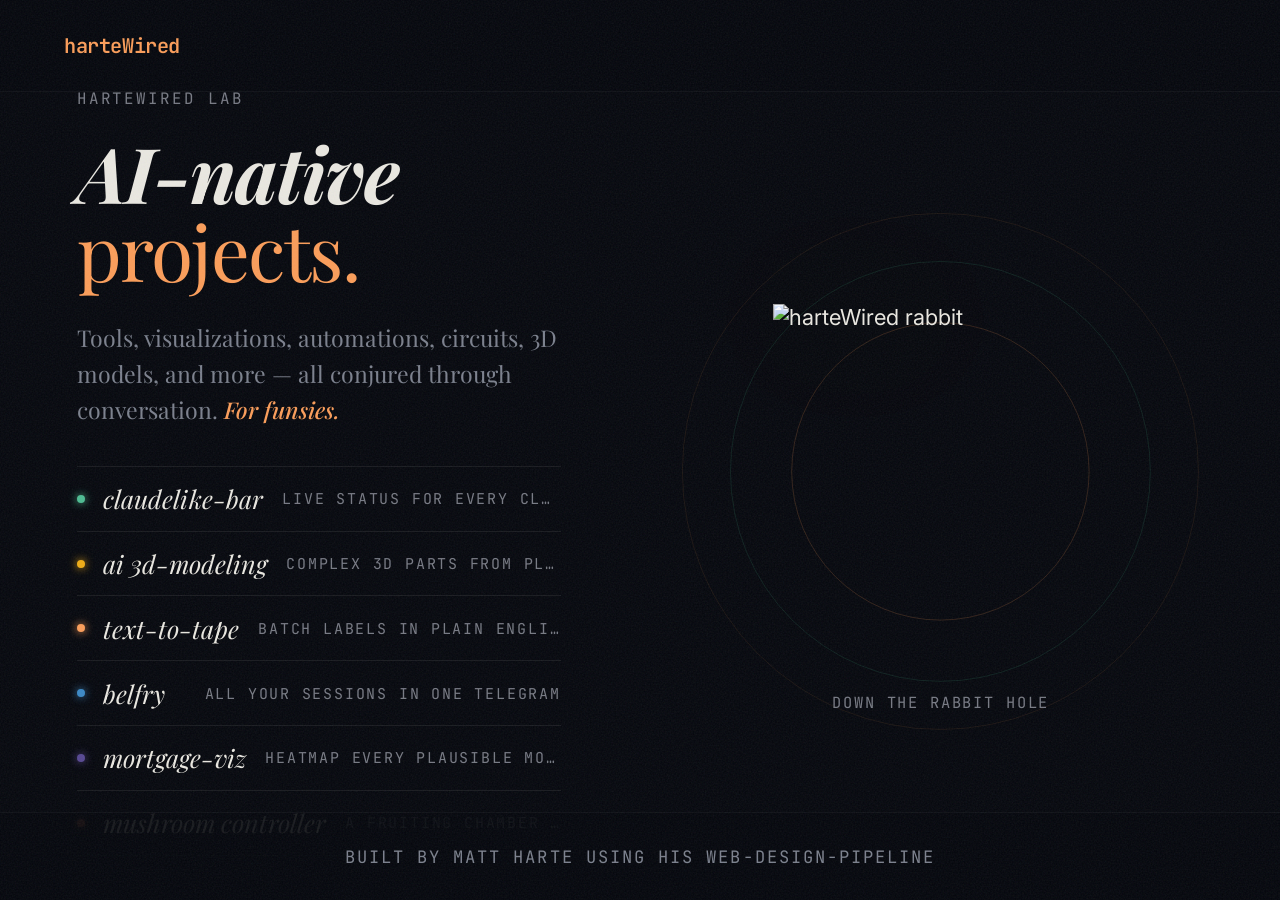
==== commit 8391c2cf: "Lab landing fixes: rabbits on /follow/, banner links, draft text, favicon - /follow/: rabbit images " ====
--- a/docs/index.html
+++ b/docs/index.html
@@ -3,8 +3,8 @@
 <head>
   <meta charset="UTF-8">
   <meta name="viewport" content="width=device-width, initial-scale=1.0">
-  <title>Draft C v3 — Editorial · harteWired Lab</title>
-  <link rel="icon" type="image/svg+xml" href="/favicon.svg">
+  <title>harteWired Lab</title>
+  <link rel="icon" type="image/png" href="/assets/whiterabbiticon2.png">
   <link rel="preconnect" href="https://fonts.googleapis.com">
   <link rel="preconnect" href="https://fonts.gstatic.com" crossorigin>
   <link href="https://fonts.googleapis.com/css2?family=Inter:wght@400;500;600&family=JetBrains+Mono:wght@400;500&family=Playfair+Display:ital,wght@0,400;0,700;1,400;1,700&display=swap" rel="stylesheet">
@@ -333,8 +333,7 @@
   <div class="cursor-spotlight" aria-hidden="true"></div>
 
   <header class="topbar" aria-label="Header">
-    <a class="wordmark" href="https://github.com/harteWired" aria-label="harteWired on GitHub">harteWired</a>
-    <span>Draft C v3 · Editorial</span>
+    <a class="wordmark" href="/" aria-label="harteWired Lab">harteWired</a>
   </header>
 
   <main class="stage" id="stage">
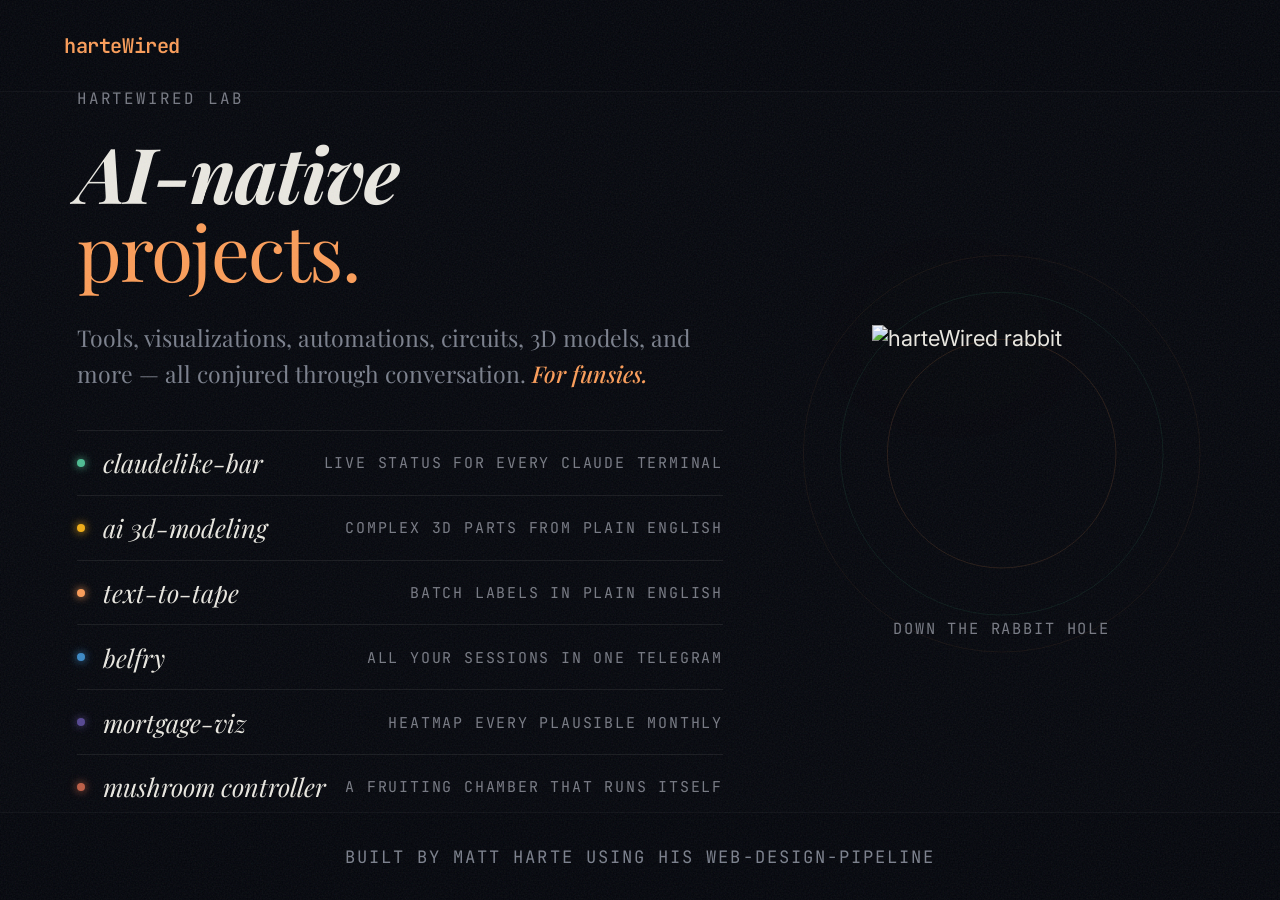
==== commit 32159041: "Lab landing: dial in tile column width and card breakpoint via probe sweep Tile tags were truncating" ====
--- a/docs/index.html
+++ b/docs/index.html
@@ -40,7 +40,7 @@
     /* Bump root font-size so the page reads at ~1.4× the default zoom, like
        the user already sets in their browser. Everything sized in rem scales. */
     html { -webkit-font-smoothing: antialiased; overflow-x: clip; font-size: 22px; }
-    @media (max-width: 900px) { html { font-size: 18px; } }
+    @media (max-width: 1049px) { html { font-size: 18px; } }
     body { font-family: var(--font-body); color: var(--color-fg-base); background: var(--color-bg-base); height: 100svh; overflow: hidden; }
     img { display: block; max-width: 100%; }
     a { color: inherit; text-decoration: none; }
@@ -58,8 +58,13 @@
     .topbar a:hover, .footbar a:hover { color: var(--color-accent-primary); }
     .wordmark { color: var(--color-accent-primary); font-weight: 600; letter-spacing: -0.02em; text-transform: none; font-size: 0.92rem; }
 
-    .stage { height: 100svh; display: grid; grid-template-columns: minmax(0, 1fr) minmax(0, 1fr); align-items: center; padding: clamp(4rem, 6vh, 6rem) clamp(2rem, 6vw, 6rem); gap: clamp(2rem, 6vw, 6rem); position: relative; }
-    .col-left { max-width: 22rem; position: relative; z-index: 4; }
+    /* col-left sizes to its tile content (up to 30rem so tags never truncate);
+       col-right gets the remainder. minmax(0,..) lets the column shrink if the
+       viewport is narrow, but the tile rows themselves are nowrap, so on narrow
+       desktops the rabbit stage gets squeezed before tiles do. Mobile layout
+       takes over below 1050px. */
+    .stage { height: 100svh; display: grid; grid-template-columns: minmax(0, max-content) minmax(0, 1fr); align-items: center; padding: clamp(4rem, 6vh, 6rem) clamp(2rem, 6vw, 6rem); gap: clamp(2rem, 6vw, 6rem); position: relative; }
+    .col-left { max-width: 30rem; position: relative; z-index: 4; }
     .col-right { display: grid; place-items: center; position: relative; aspect-ratio: 1; max-height: 70svh; justify-self: center; width: 100%; transition: opacity 280ms; }
     .stage[data-active] .col-right { opacity: 0.35; }
 
@@ -134,10 +139,12 @@
        a subtle bg fades in inside that boundary AFTER the lines have
        completed; text fades in last. */
     .description-card { position: absolute; left: 50%; top: 50%; transform: translate(-50%, -50%); width: clamp(260px, 26vw, 360px); padding: 1.3rem 1.5rem; pointer-events: none; z-index: 3; }
-    /* Below 1500px the centred card would clip the lockup, so kick over to
-       right-anchored (overlap the rabbit instead). At narrow square / 8:9
-       viewports this is what saves the readability. */
-    @media (max-width: 1499px) {
+    /* With col-left's full natural width (up to 30rem) the centred card
+       crashes into the lockup on anything narrower than 1880px. Below that
+       we right-anchor the card (overlapping the rabbit, which is fine).
+       Empirically determined via probe-card-center-min.cjs — transition
+       is at exactly 1880px. */
+    @media (max-width: 1879px) {
       .description-card { left: auto; right: clamp(2rem, 6vw, 6rem); transform: translateY(-50%); }
     }
     /* Extend the bg fill BEYOND the card's content edge so it reaches the
@@ -180,7 +187,7 @@
          a "Visit →" link as the explicit navigation control. The tile
          itself doesn't navigate on tap (mobile only).
     */
-    @media (max-width: 900px) {
+    @media (max-width: 1049px) {
       body { overflow-y: auto; height: auto; min-height: 100svh; }
       .stage {
         display: block;
@@ -384,7 +391,7 @@
           </a>
         </li>
         <li class="tile-item" style="--accent: var(--color-iris);">
-          <a class="tile" data-key="mortgage-viz" href="https://hartewired.github.io/mortgage-viz/">
+          <a class="tile" data-key="mortgage-viz" href="https://lab.mattharte.com/mortgage-viz/">
             <span class="tile__dot"></span>
             <span class="tile__name">mortgage-viz</span>
             <span class="tile__tag">heatmap every plausible monthly</span>
@@ -423,7 +430,7 @@
       'text-to-tape':       { name: 'text-to-tape',        body: 'Tell Claude what you want labelled — one jar or fifty cables. It picks the templates, generates the per-label content, shows you the batch, and rolls tape when you say go.', meta1: 'Brother PT-P750W', meta2: 'Live' },
       'claudelike-bar':     { name: 'claudelike-bar',      body: 'A VS Code sidebar that shows what every Claude Code terminal is doing at a glance. Animated dots, drag-and-drop reordering, context tracking, and a passive-aggressive mode that guilt-trips you when you ignore it.', meta1: 'VS Code', meta2: 'Live' },
       'belfry':             { name: 'belfry',              body: 'Telegram-to-terminal MUX rigging. Status from N parallel Claude Code sessions fans into one chat; replies route back into the matching session, like you typed them at the prompt.', meta1: 'Node CLI', meta2: 'Live' },
-      'mortgage-viz':       { name: 'mortgage-viz',        body: 'Interactive mortgage payment heatmap with amortization schedules, affordability overlays, and scenario comparison — turning opaque financial math into tactile visual understanding.', meta1: 'React + D3', meta2: 'Live' },
+      'mortgage-viz':       { name: 'mortgage-viz',        body: 'Interactive mortgage payment heatmap with amortization schedules and scenario comparison — turning opaque financial math into tactile visual understanding.', meta1: 'React + D3', meta2: 'Live' },
       'ai-3d-modeling':     { name: 'ai 3d-modeling',      body: 'Claude drafts parts from plain English — parametric in OpenSCAD, assemblies in Fusion, renders in Blender — validated automatically against structural and printability checks. Hands-free CAD.', meta1: 'OpenSCAD · Fusion · Blender', meta2: 'GitHub' },
       'mushroom-controller':{ name: 'mushroom controller', body: 'Full AI-native design — hardware, firmware, web app, Home Assistant integration — and a build guide for an automated Martha-tent fruiting chamber. From off-the-shelf circuit modules to oyster harvest.', meta1: 'ESP32 · IoT', meta2: 'Build guide' },
     };
@@ -843,7 +850,7 @@
         // Mobile: tap to expand inline detail; tap again (or another tile)
         // to collapse. Detail content is built from PROJECTS on first expand.
         tile.addEventListener('click', function(e) {
-          if (!window.matchMedia('(max-width: 900px)').matches) return;
+          if (!window.matchMedia('(max-width: 1049px)').matches) return;
           e.preventDefault();
           const item = tile.closest('.tile-item');
           if (!item) return;
